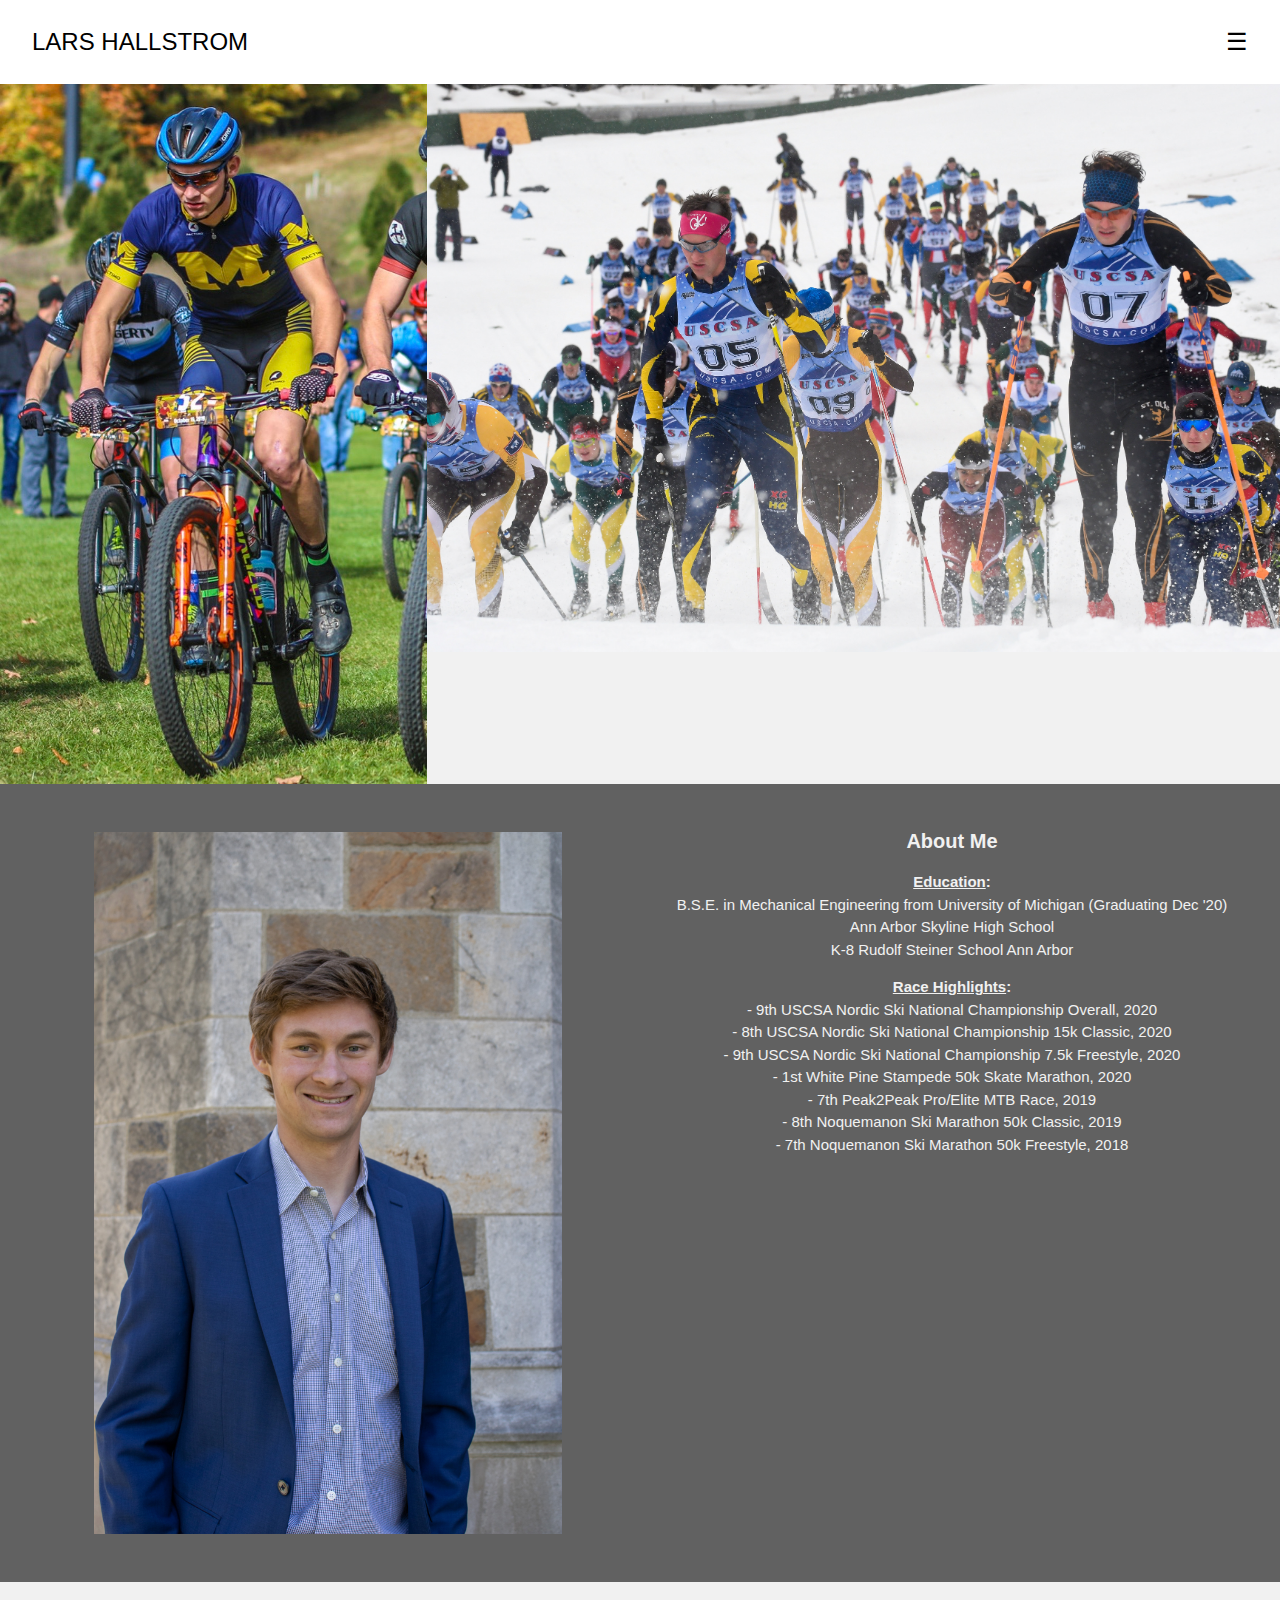
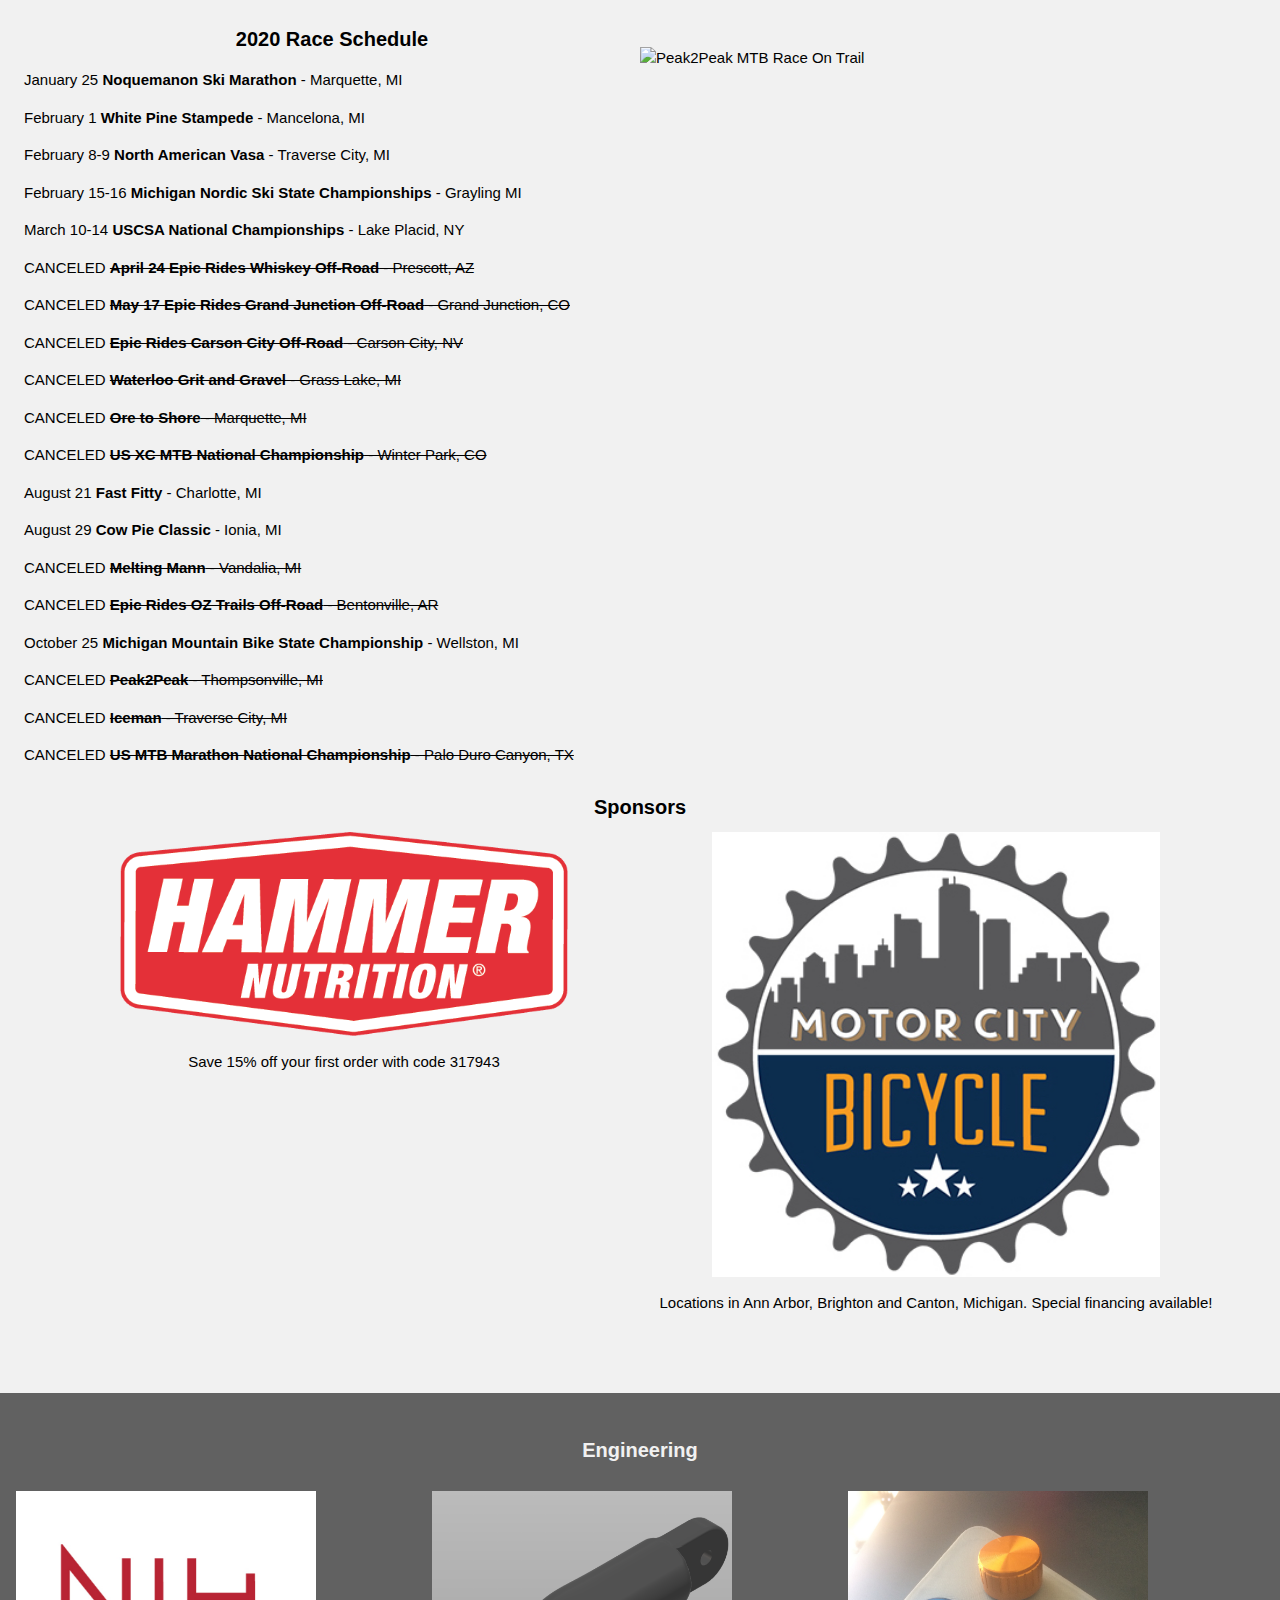
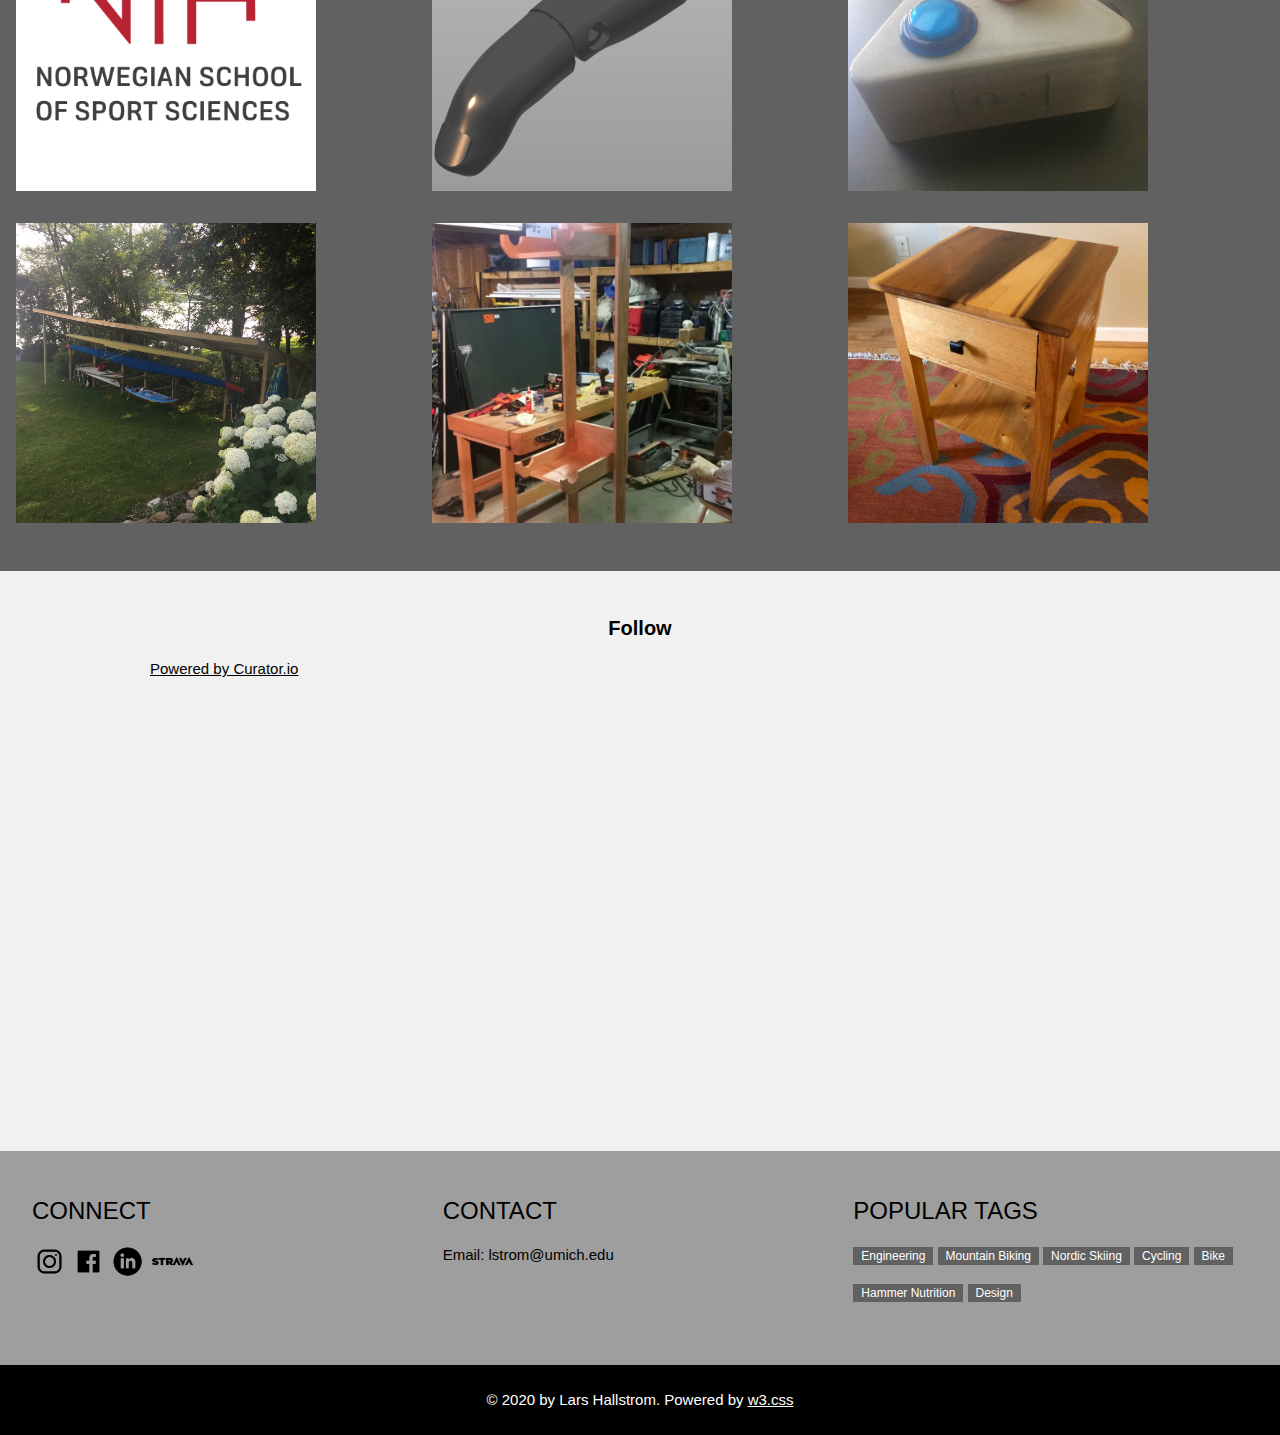
==== index.html @ 4623d347 "bikerack pics" ====
<!DOCTYPE html>
<html lang="en">
	<!-- Global site tag (gtag.js) - Google Analytics -->
    <script async src="https://www.googletagmanager.com/gtag/js?id=UA-160007729-1"></script>
    <script>
      window.dataLayer = window.dataLayer || [];
      function gtag(){dataLayer.push(arguments);}
      gtag('js', new Date());

      gtag('config', 'UA-160007729-1');
    </script>
<title>Lars Hallstrom</title>
<meta charset="UTF-8">
<meta name="viewport" content="width=device-width, initial-scale=1">
<link rel="stylesheet" href="https://www.w3schools.com/w3css/4/w3.css">
<link rel="stylesheet" href="https://fonts.googleapis.com/css?family=Raleway">
<style>
body,h1,h2,h3,h4,h5 {font-family: "Roboto", sans-serif}
.w3-quarter img{margin-bottom: -6px; cursor: pointer}
.w3-quarter img:hover{opacity: 0.6; transition: 0.3s}
* {box-sizing: border-box}

/* Container needed to position the overlay. Adjust the width as needed */
.container {
  position: relative;
  width: 100%;
  max-width: 300px;
}

/* Make the image to responsive */
.image {
  display: block;
  width: 100%;
  height: auto;
}

/* The overlay effect - lays on top of the container and over the image */
.overlay {
  position: absolute;
  bottom: 0;
  background: rgb(0, 0, 0);
  background: rgba(0, 0, 0, 0.5); /* Black see-through */
  color: #f1f1f1;
  width: 100%;
  max-height: 300px;
  transition: .5s ease;
  opacity:0;
  color: white;
  font-size: 20px;
  padding: 20px;
  text-align: center;
}

/* When you mouse over the container, fade in the overlay title */
.container:hover .overlay {
  opacity: 1;
}
</style>
<body class="w3-light-grey">

<!-- Sidebar/menu -->
<nav class="w3-sidebar w3-bar-block w3-black w3-animate-right w3-top w3-text-light-grey w3-large" style="z-index:3;width:250px;font-weight:bold;display:none;right:0;" id="mySidebar">
  <a href="javascript:void()" onclick="w3_close()" class="w3-bar-item w3-button w3-center w3-padding-32">CLOSE</a> 
  <a href="#" onclick="w3_close()" class="w3-bar-item w3-button w3-center w3-padding-16">HOME</a> 
  <a href="#about" onclick="w3_close()" class="w3-bar-item w3-button w3-center w3-padding-16">ABOUT</a> 
  <a href="#racing" onclick="w3_close()" class="w3-bar-item w3-button w3-center w3-padding-16">RACING</a>
  <a href="#engineering" onclick="w3_close()" class="w3-bar-item w3-button w3-center w3-padding-16">ENGINEERING</a>
  <a href="#follow" onclick="w3_close()" class="w3-bar-item w3-button w3-center w3-padding-16">FOLLOW</a>
</nav>

<!-- Top menu on small screens -->
<header class="w3-container w3-top w3-white w3-xlarge w3-padding-16">
  <span class="w3-left w3-padding">LARS HALLSTROM</span>
  <a href="javascript:void(0)" class="w3-right w3-button w3-white" onclick="w3_open()">☰</a>
</header>

<!-- Overlay effect when opening sidebar on small screens -->
<div class="w3-overlay w3-animate-opacity" onclick="w3_close()" style="cursor:pointer" title="close side menu" id="myOverlay"></div>

<!-- !PAGE CONTENT! -->
<div class="w3-main w3-content" style="max-width:1600px;margin-top:83px">
  
  <!-- Photo grid -->
  <div class="w3-row">
    <div class="w3-third">
      <img src="images/index_1.jpeg" style="width:100%" onclick="onClick(this)" alt="Peak2Peak MTB Race Start">
      <!-- <img src="/w3images/boy.jpg" style="width:100%" onclick="onClick(this)" alt="Quiet day at the beach. Cold, but beautiful"> -->
      
   </div>
    
   <div class="w3-twothird">
      <img src="images/index_2.jpeg" style="width:100%" onclick="onClick(this)" alt="USCSA National Championship">
      
    </div>
    
  </div>


  <!-- Pagination 
  <div class="w3-center w3-padding-32">
    <div class="w3-bar">
      <a href="#" class="w3-bar-item w3-button w3-hover-black">«</a>
      <a href="#" class="w3-bar-item w3-black w3-button">1</a>
      <a href="#" class="w3-bar-item w3-button w3-hover-black">2</a>
      <a href="#" class="w3-bar-item w3-button w3-hover-black">3</a>
      <a href="#" class="w3-bar-item w3-button w3-hover-black">4</a>
      <a href="#" class="w3-bar-item w3-button w3-hover-black">»</a>
    </div>
  </div> -->
  
	
  <!-- Modal for full size images on click-->
  <div id="modal01" class="w3-modal w3-black" style="padding-top:0" onclick="this.style.display='none'">
    <span class="w3-button w3-black w3-xlarge w3-display-topright">×</span>
    <div class="w3-modal-content w3-animate-zoom w3-center w3-transparent w3-padding-64">
      <img id="img01" class="w3-image" alt="img01">
      <p id="caption"></p>
    </div>
  </div>

  <!-- About section -->
  <div class="w3-container w3-dark-grey w3-center w3-text-light-grey w3-padding-32" id="about">
    <div class="w3-half w3-padding-16">
	  <img src="images/about_1.JPG" style="width:75%" onclick="onClick(this)" alt="Headshot">
  	</div>
	
	<div class="w3-half">
  		<h4><b>About Me</b></h4>
		<p><b><u>Education</u>:</b><br>B.S.E. in Mechanical Engineering from University of Michigan (Graduating Dec '20)<br>Ann Arbor Skyline High School<br>K-8 Rudolf Steiner School Ann Arbor</p>
		<p><b><u>Race Highlights</u>:</b><br>- 9th USCSA Nordic Ski National Championship Overall, 2020 <br>- 8th USCSA Nordic Ski National Championship 15k Classic, 2020<br>- 9th USCSA Nordic Ski National Championship 7.5k Freestyle, 2020<br>- 1st White Pine Stampede 50k Skate Marathon, 2020<br>- 7th Peak2Peak Pro/Elite MTB Race, 2019<br>- 8th Noquemanon Ski Marathon 50k Classic, 2019<br>- 7th Noquemanon Ski Marathon 50k Freestyle, 2018</p> 
		<p></p>
    </div>
    
  </div>

<!-- Racing section -->
<div class="w3-container w3-light-grey w3-padding-32 w3-padding-large" id="racing">
      
	<div class="w3-half">
		<h4 class="w3-center"><b>2020 Race Schedule</b></h4>
		<p>January 25 <b>Noquemanon Ski Marathon</b> - Marquette, MI</p>
		<p>February 1 <b>White Pine Stampede</b> - Mancelona, MI</p>
		<p>February 8-9 <b>North American Vasa</b> - Traverse City, MI</p>
		<p>February 15-16 <b>Michigan Nordic Ski State Championships</b> - Grayling MI</p>
		<p>March 10-14 <b>USCSA National Championships</b> - Lake Placid, NY</p>
		<p>CANCELED <s><b>April 24 Epic Rides Whiskey Off-Road</b> - Prescott, AZ</s></p>
		<p>CANCELED <s><b>May 17 Epic Rides Grand Junction Off-Road</b> - Grand Junction, CO</s></p>
		<p>CANCELED <s><b>Epic Rides Carson City Off-Road</b> - Carson City, NV</s></p>
		<p>CANCELED <s><b>Waterloo Grit and Gravel</b> - Grass Lake, MI</s></p>
		<p>CANCELED <s><b>Ore to Shore</b> - Marquette, MI</s></p>
		<p>CANCELED <s><b>US XC MTB National Championship</b> - Winter Park, CO</s></p>
		<p>August 21 <b>Fast Fitty</b> - Charlotte, MI</p>
		<p>August 29 <b>Cow Pie Classic</b> - Ionia, MI</p>
		<p>CANCELED <s><b>Melting Mann</b> - Vandalia, MI</s></p>
		<p>CANCELED <s><b>Epic Rides OZ Trails Off-Road</b> - Bentonville, AR</s></p>
		<p>October 25 <b>Michigan Mountain Bike State Championship</b> - Wellston, MI</p>
		<p>CANCELED <s><b>Peak2Peak</b> - Thompsonville, MI</s></p>
		<p>CANCELED <s><b>Iceman</b> - Traverse City, MI</s></p>
		<p>CANCELED <s><b>US MTB Marathon National Championship</b> - Palo Duro Canyon, TX</s></p>
	</div>
	<div class="w3-half w3-padding-32">
		<img display="block" margin-left="auto" margin-right="auto" src="images/index_3.jpeg" style="width:100%" onclick="onClick(this)" alt="Peak2Peak MTB Race On Trail">
	</div>
	
	<div class="w3-container w3-light-grey w3-padding-32 w3-padding-large" id="sponsors">
		<h4 class="w3-center"><b>Sponsors</b></h4>
		<div class="w3-half">
			<div class="w3-container w3-center">
			<a href="https://www.hammernutrition.com"><img display="block" src="images/hammer.png" style="width:80%" alt="Hammer Nutrition"></a>
			 <p>Save 15% off your first order with code 317943</p>
			</div>
		</div>
		<div class="w3-half">
			<div class="w3-container w3-center">
			<a href="https://www.motorcitybicycle.com"><img display="block" margin-left="auto" margin-right="auto" src="images/mcb.jpg" style="width:80%" alt="Motor City Bicycle"></a>
			<p>Locations in Ann Arbor, Brighton and Canton, Michigan. Special financing available!</p>
		</div>
	</div>
	
    </div>
</div>
<!-- Engineering section -->
<div class="w3-container w3-dark-grey w3-center w3-text-light-grey w3-padding-32" id="engineering">
	<h4><b>Engineering</b></h4>
	
	<div class="w3-third w3-padding-16">
	<div class="w3-hover-shadow container">
		<a href="Portfolio/nih.html"><img src="images/Portfolio/NIHlogo.jpeg" alt="NIH" class="image" width="100%"></a>
		<div class="overlay"><a href="Portfolio/nih.html"><b>Norwegian School of Sports Science Research</b>
		</a></div>
	</div></div>
	<div class="w3-third w3-padding-16">
	<div class="w3-hover-shadow container">
		<a href="Portfolio/prostheticfinger.html"><img src="images/Portfolio/Finger11.JPG" alt="Prosthetic Finger" class="image" width="100%"></a>
		<div class="overlay"><a href="Portfolio/prostheticfinger.html"><b>3D Printable Prosthetic Hand</b>
		</a></div>
	</div></div>
	<div class="w3-third w3-padding-16">
	<div class="w3-hover-shadow container">
		<a href="Portfolio/blackboxefx.html">
			<img src="images/Portfolio/TwerkyPunchy3.jpg" alt="Twerky Punchy" class="image" width="100%"></a>
		<div class="overlay"><a href="Portfolio/blackboxefx.html"><b>BlackBoxEfx</b>
		</a></div>
	</div></div>
	<div class="w3-third w3-padding-16">
	<div class="w3-hover-shadow container">
		<a href="Portfolio/boatshelter.html">
		<img src="images/Portfolio/Boathouse5.JPG" alt="Cantilever boat shelter" class="image" width="100%"></a>
		<div class="overlay"><a href="Portfolio/boatshelter.html"><b>36' Cantilevered Boat Shelter</b>
		</a></div>
	</div></div>
	<div class="w3-third w3-padding-16">
	<div class="w3-hover-shadow container">
		<a href="Portfolio/bikerack.html">
		<img src="images/Portfolio/Bikerack3.jpg" alt="Double bike storage" class="image" width="100%"></a>
		<div class="overlay"><a href="Portfolio/bikerack.html"><b>Hardwood Double Bike Rack with storage shelves</b>
		</a></div>
	</div></div>
	<div class="w3-third w3-padding-16">
	<div class="w3-hover-shadow container">
		<img src="images/Portfolio/bedsidetable2.jpeg" alt="Bed side table" class="image" width="100%">
		<div class="overlay"><b>Handmade Hardwood Bedside Table</b>
		</div>
	</div></div>
</div>
		
  <!-- Follow section -->
  <div class="w3-container w3-light-grey w3-padding-32 w3-padding-large" id="follow">
    <div class="w3-content">
      <h4 class="w3-center"><b>Follow</b></h4>
      <p></p>
      <!-- Place <div> tag where you want the feed to appear -->
		<div class="w3-twothird" id="curator-feed-default-layout"><a href="https://curator.io" target="_blank" class="crt-logo crt-tag">Powered by Curator.io</a></div>
		<!-- The Javascript can be moved to the end of the html page before the </body> tag -->
		<script type="text/javascript">
		/* curator-feed-default-layout */
		(function(){
		var i, e, d = document, s = "script";i = d.createElement("script");i.async = 1;
		i.src = "https://cdn.curator.io/published/8ba4b7dd-b502-469f-95e0-c25428f05540.js";
		e = d.getElementsByTagName(s)[0];e.parentNode.insertBefore(i, e);
		})();
		</script>
		<div class="w3-third w3-center">
			<iframe height="454" width="300" frameborder="0" allowtransparency="true" scrolling="no" src="https://www.strava.com/athletes/19538543/latest-rides/5e97e7d24c300113bdd67eb84f618b36a45a7d23"></iframe>
		</div>
    </div>
  </div>

  <!-- Footer -->
  <footer class="w3-container w3-padding-32 w3-grey">  
    <div class="w3-row-padding">
      <div class="w3-third">
        <h3>CONNECT</h3>
        <a href="https://www.instagram.com/lars.str0m/"><img src="images/instagram_icon_black.png" style="height:35px" alt="instagram link"></a>
		<a href="https://facebook.com/lars.str0m"><img src="images/facebook_icon_black.png" style="height:35px" alt="facebook link"></a>
		<a href="https://www.linkedin.com/in/lars-hallstrom-7a3363136/"><img src="images/linkedin_icon_black.png" style="height:35px" alt="linkedin link"></a>
		<a href="https://www.strava.com/athletes/19538543"><img src="images/strava_icon_black.png" style="height:45px" alt="strava link"></a>
      </div>
    
      <div class="w3-third">
        <h3>CONTACT</h3>
        	<p>Email: lstrom@umich.edu</p>
		  	
      </div>

      <div class="w3-third">
        <h3>POPULAR TAGS</h3>
        <p>
          <span class="w3-tag w3-dark-grey w3-small w3-margin-bottom">Engineering</span> <span class="w3-tag w3-dark-grey w3-small w3-margin-bottom">Mountain Biking</span> <span class="w3-tag w3-dark-grey w3-small w3-margin-bottom">Nordic Skiing</span>
          <span class="w3-tag w3-dark-grey w3-small w3-margin-bottom">Cycling</span> <span class="w3-tag w3-dark-grey w3-small w3-margin-bottom">Bike</span> <span class="w3-tag w3-dark-grey w3-small w3-margin-bottom">Hammer Nutrition</span>
          <span class="w3-tag w3-dark-grey w3-small w3-margin-bottom">Design</span>
        </p>
      </div>
    </div>
  </footer>
  
  <div class="w3-black w3-center w3-padding-24">© 2020 by Lars Hallstrom. Powered by <a href="https://www.w3schools.com/w3css/default.asp" title="W3.CSS" target="_blank" class="w3-hover-opacity">w3.css</a></div>

<!-- End page content -->
</div>

<script>
// Script to open and close sidebar
function w3_open() {
  document.getElementById("mySidebar").style.display = "block";
  document.getElementById("myOverlay").style.display = "block";
}

function w3_close() {
  document.getElementById("mySidebar").style.display = "none";
  document.getElementById("myOverlay").style.display = "none";
}

// Modal Image Gallery
function onClick(element) {
  document.getElementById("img01").src = element.src;
  document.getElementById("modal01").style.display = "block";
  var captionText = document.getElementById("caption");
  captionText.innerHTML = element.alt;
}

</script>




</body>
</html>
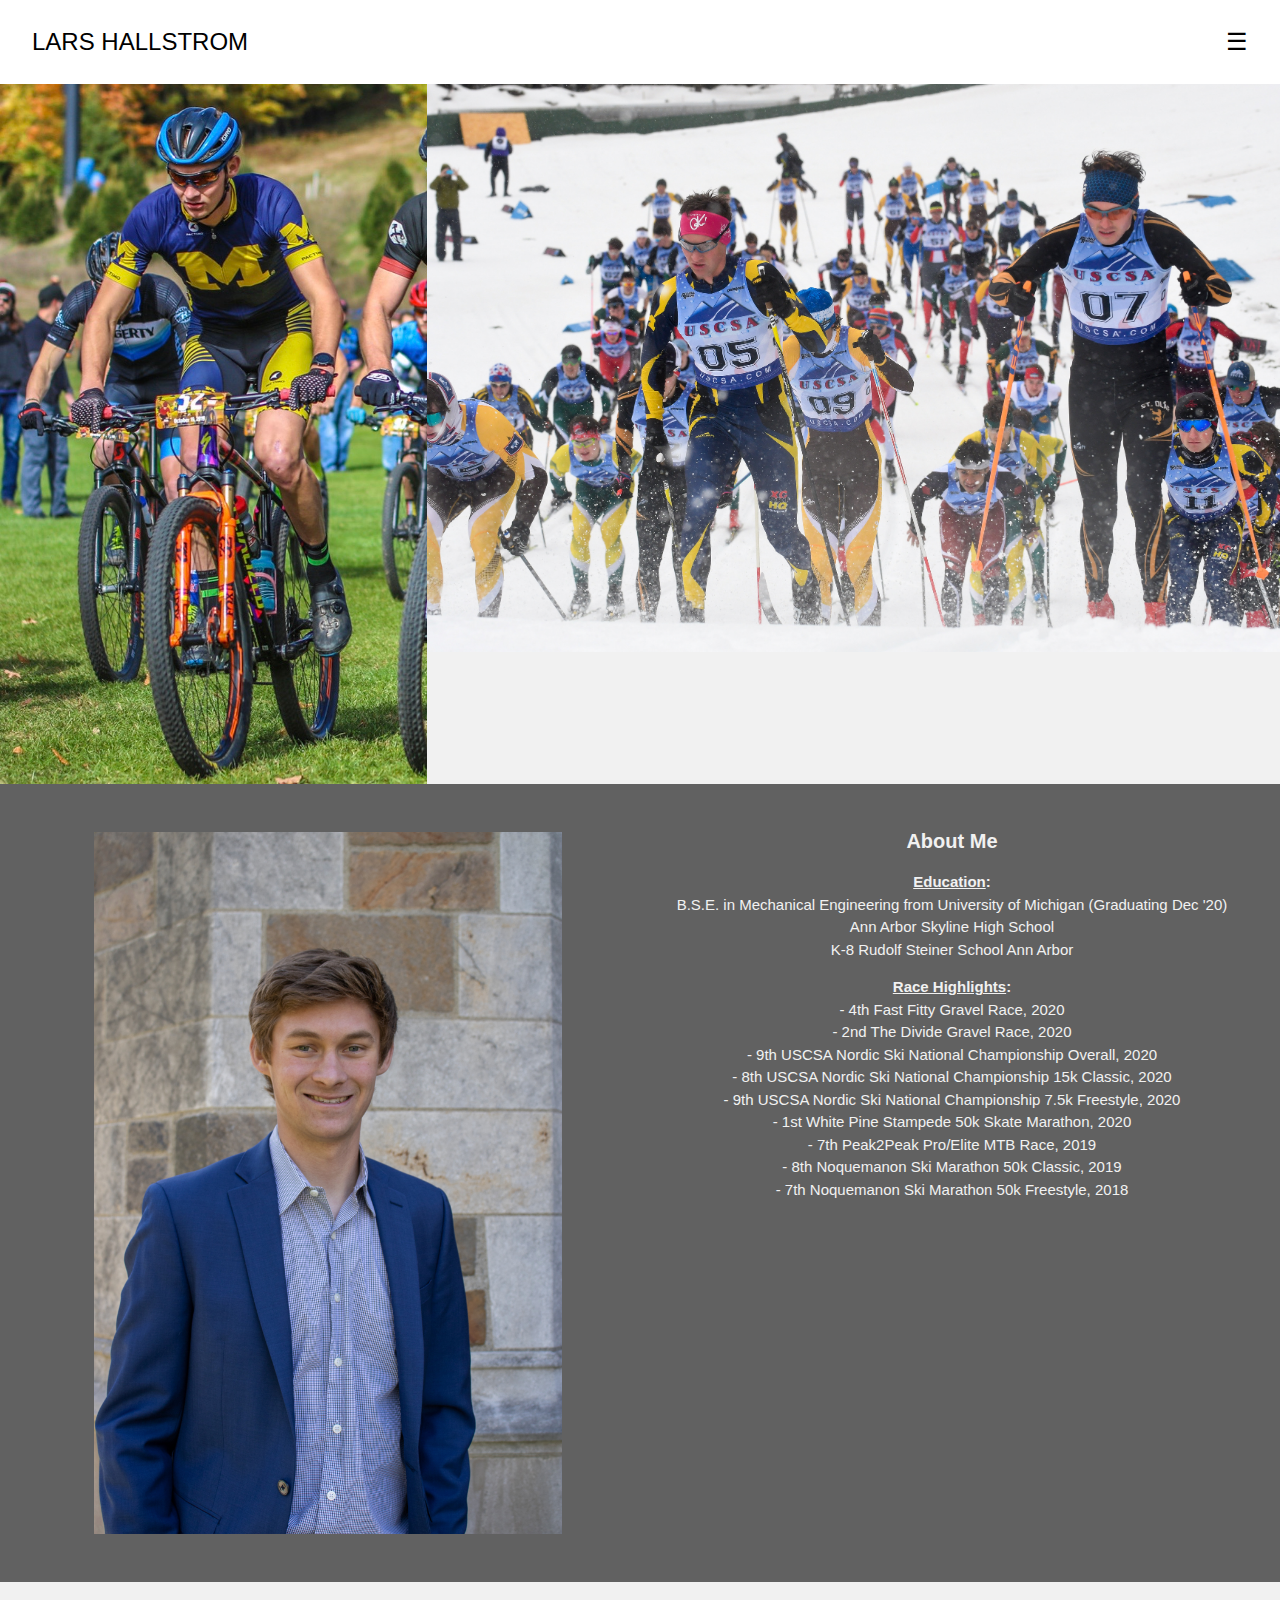
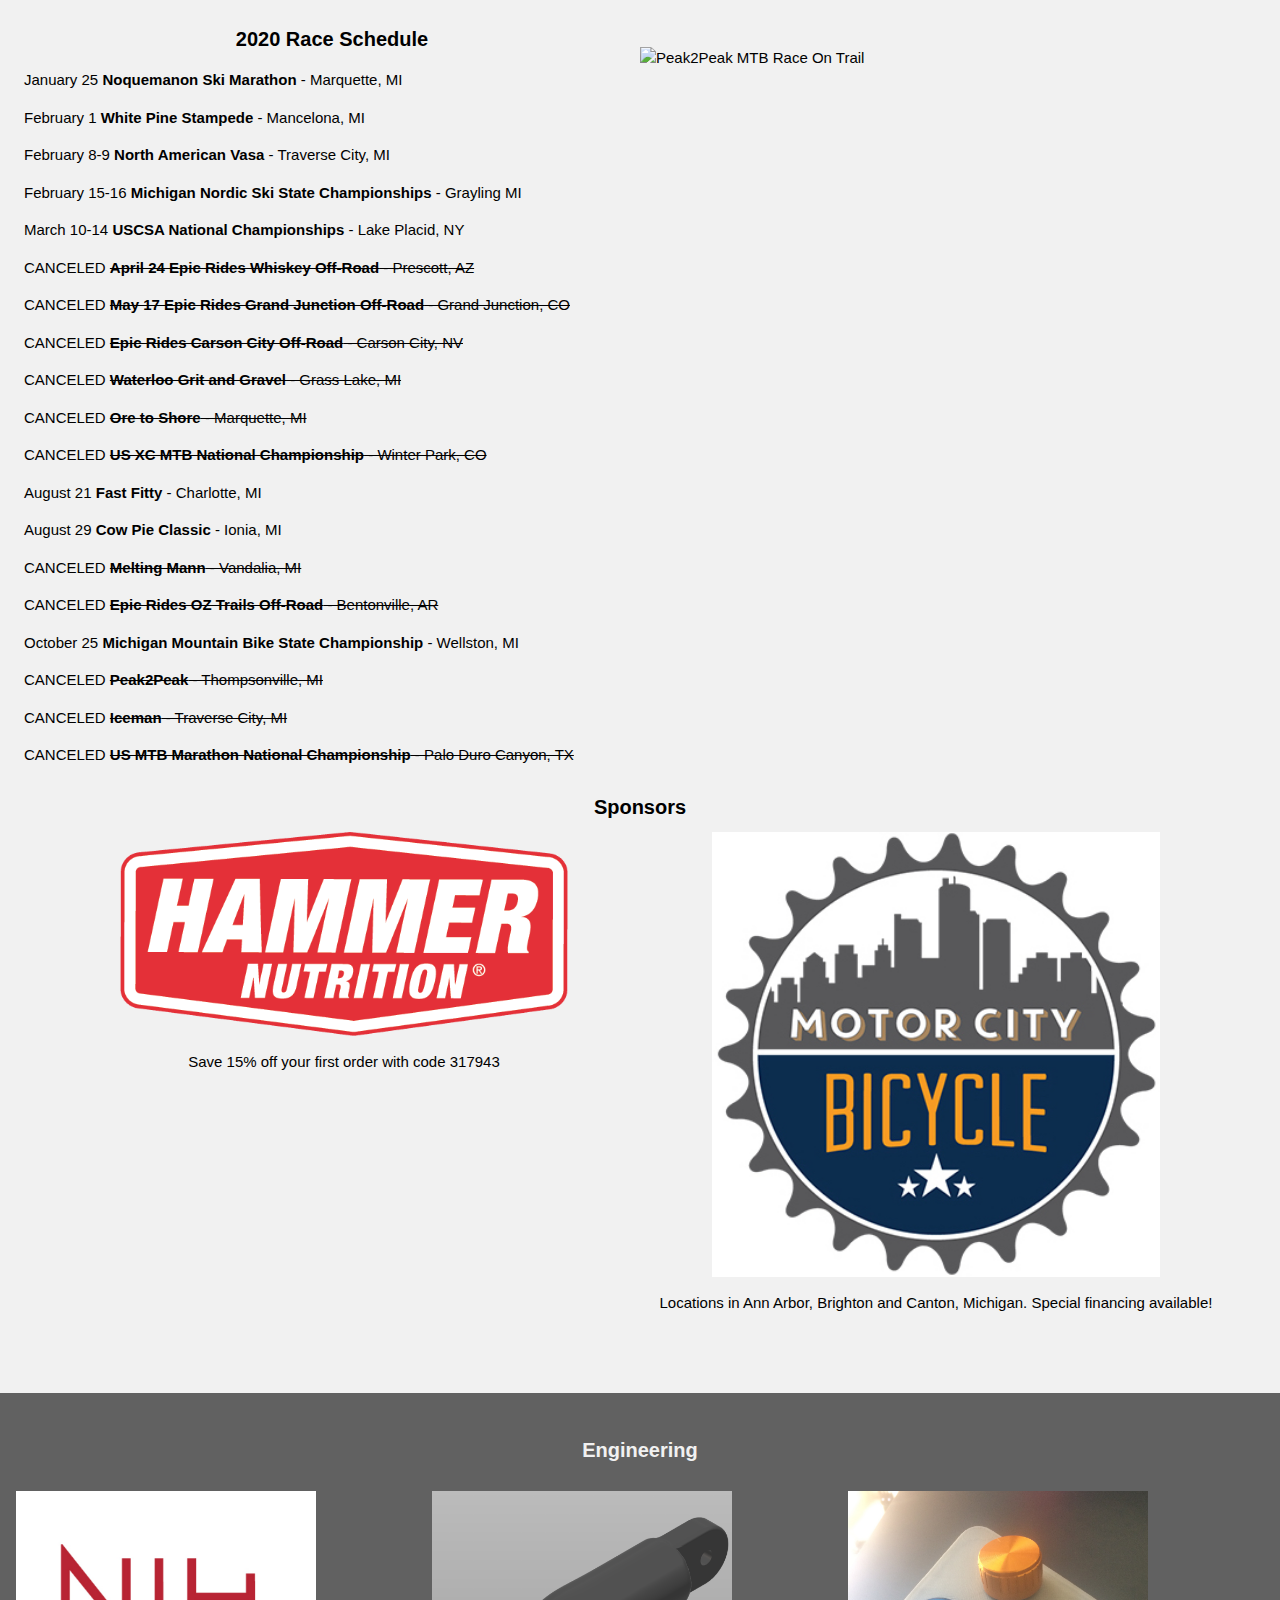
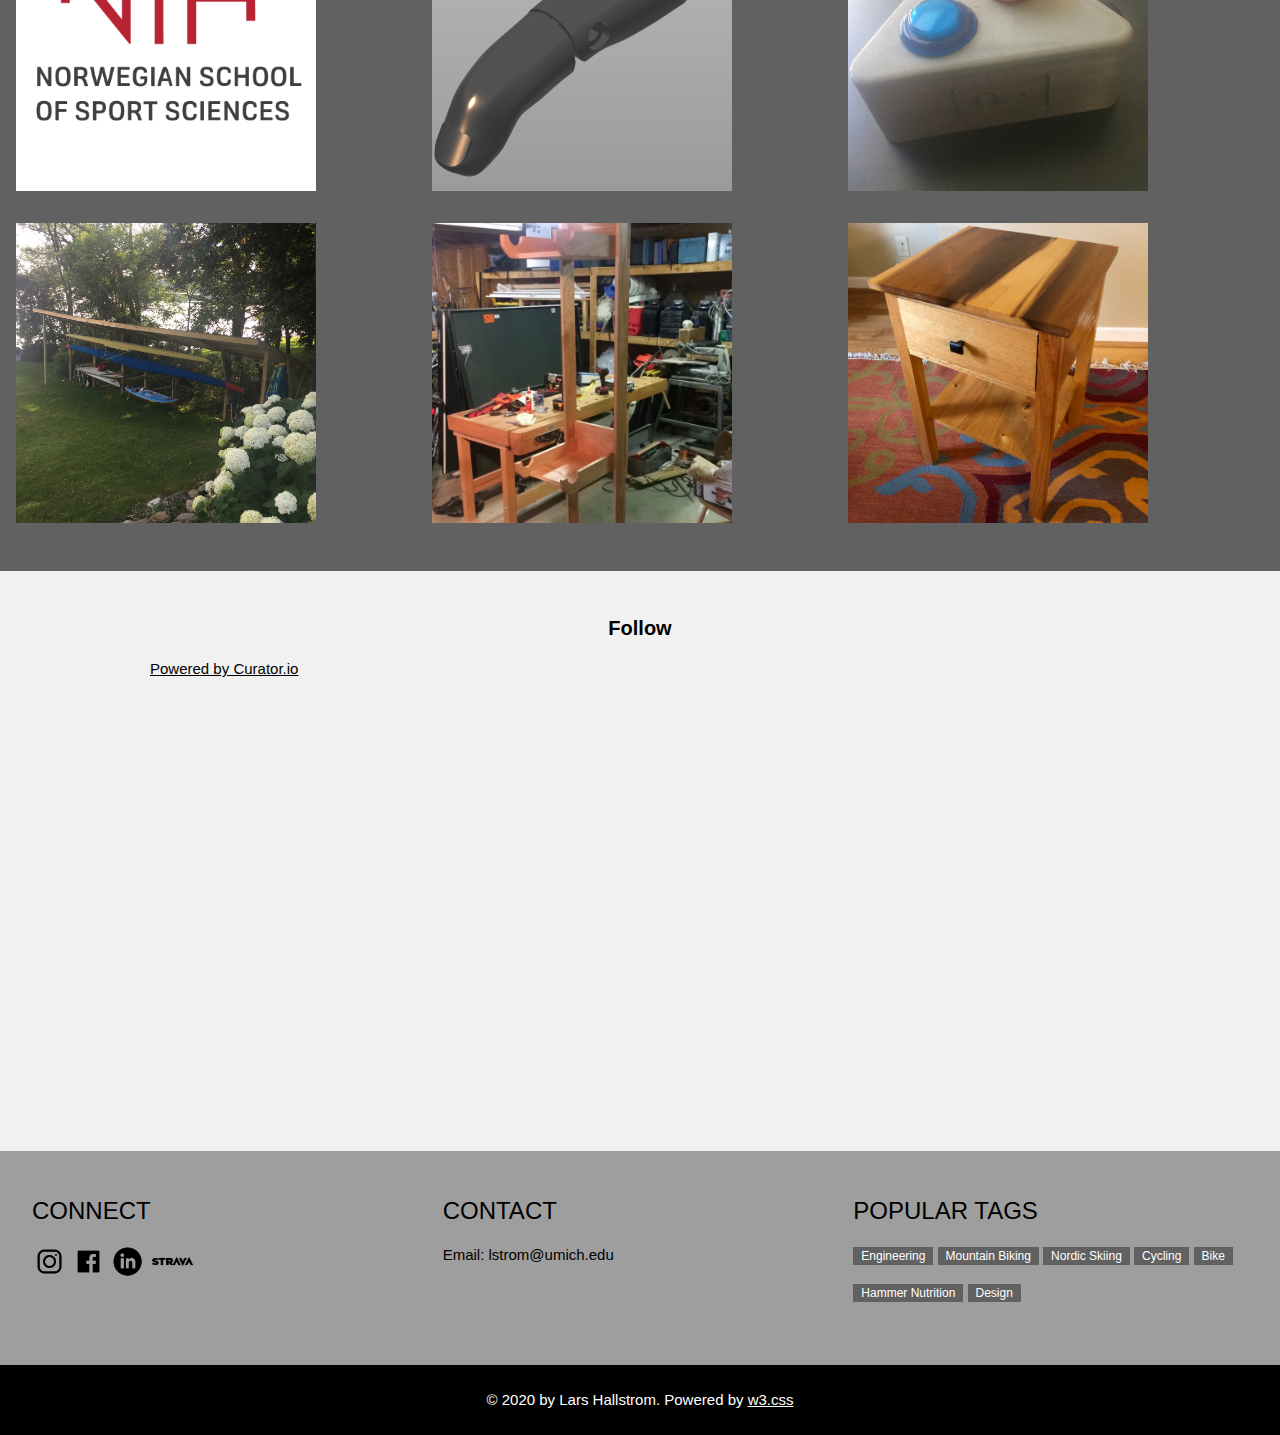
==== commit c2b04138: "highlights" ====
--- a/index.html
+++ b/index.html
@@ -127,7 +127,7 @@
 	<div class="w3-half">
   		<h4><b>About Me</b></h4>
 		<p><b><u>Education</u>:</b><br>B.S.E. in Mechanical Engineering from University of Michigan (Graduating Dec '20)<br>Ann Arbor Skyline High School<br>K-8 Rudolf Steiner School Ann Arbor</p>
-		<p><b><u>Race Highlights</u>:</b><br>- 9th USCSA Nordic Ski National Championship Overall, 2020 <br>- 8th USCSA Nordic Ski National Championship 15k Classic, 2020<br>- 9th USCSA Nordic Ski National Championship 7.5k Freestyle, 2020<br>- 1st White Pine Stampede 50k Skate Marathon, 2020<br>- 7th Peak2Peak Pro/Elite MTB Race, 2019<br>- 8th Noquemanon Ski Marathon 50k Classic, 2019<br>- 7th Noquemanon Ski Marathon 50k Freestyle, 2018</p> 
+		<p><b><u>Race Highlights</u>:</b><br>- 4th Fast Fitty Gravel Race, 2020<br>- 2nd The Divide Gravel Race, 2020<br>- 9th USCSA Nordic Ski National Championship Overall, 2020 <br>- 8th USCSA Nordic Ski National Championship 15k Classic, 2020<br>- 9th USCSA Nordic Ski National Championship 7.5k Freestyle, 2020<br>- 1st White Pine Stampede 50k Skate Marathon, 2020<br>- 7th Peak2Peak Pro/Elite MTB Race, 2019<br>- 8th Noquemanon Ski Marathon 50k Classic, 2019<br>- 7th Noquemanon Ski Marathon 50k Freestyle, 2018</p> 
 		<p></p>
     </div>
     
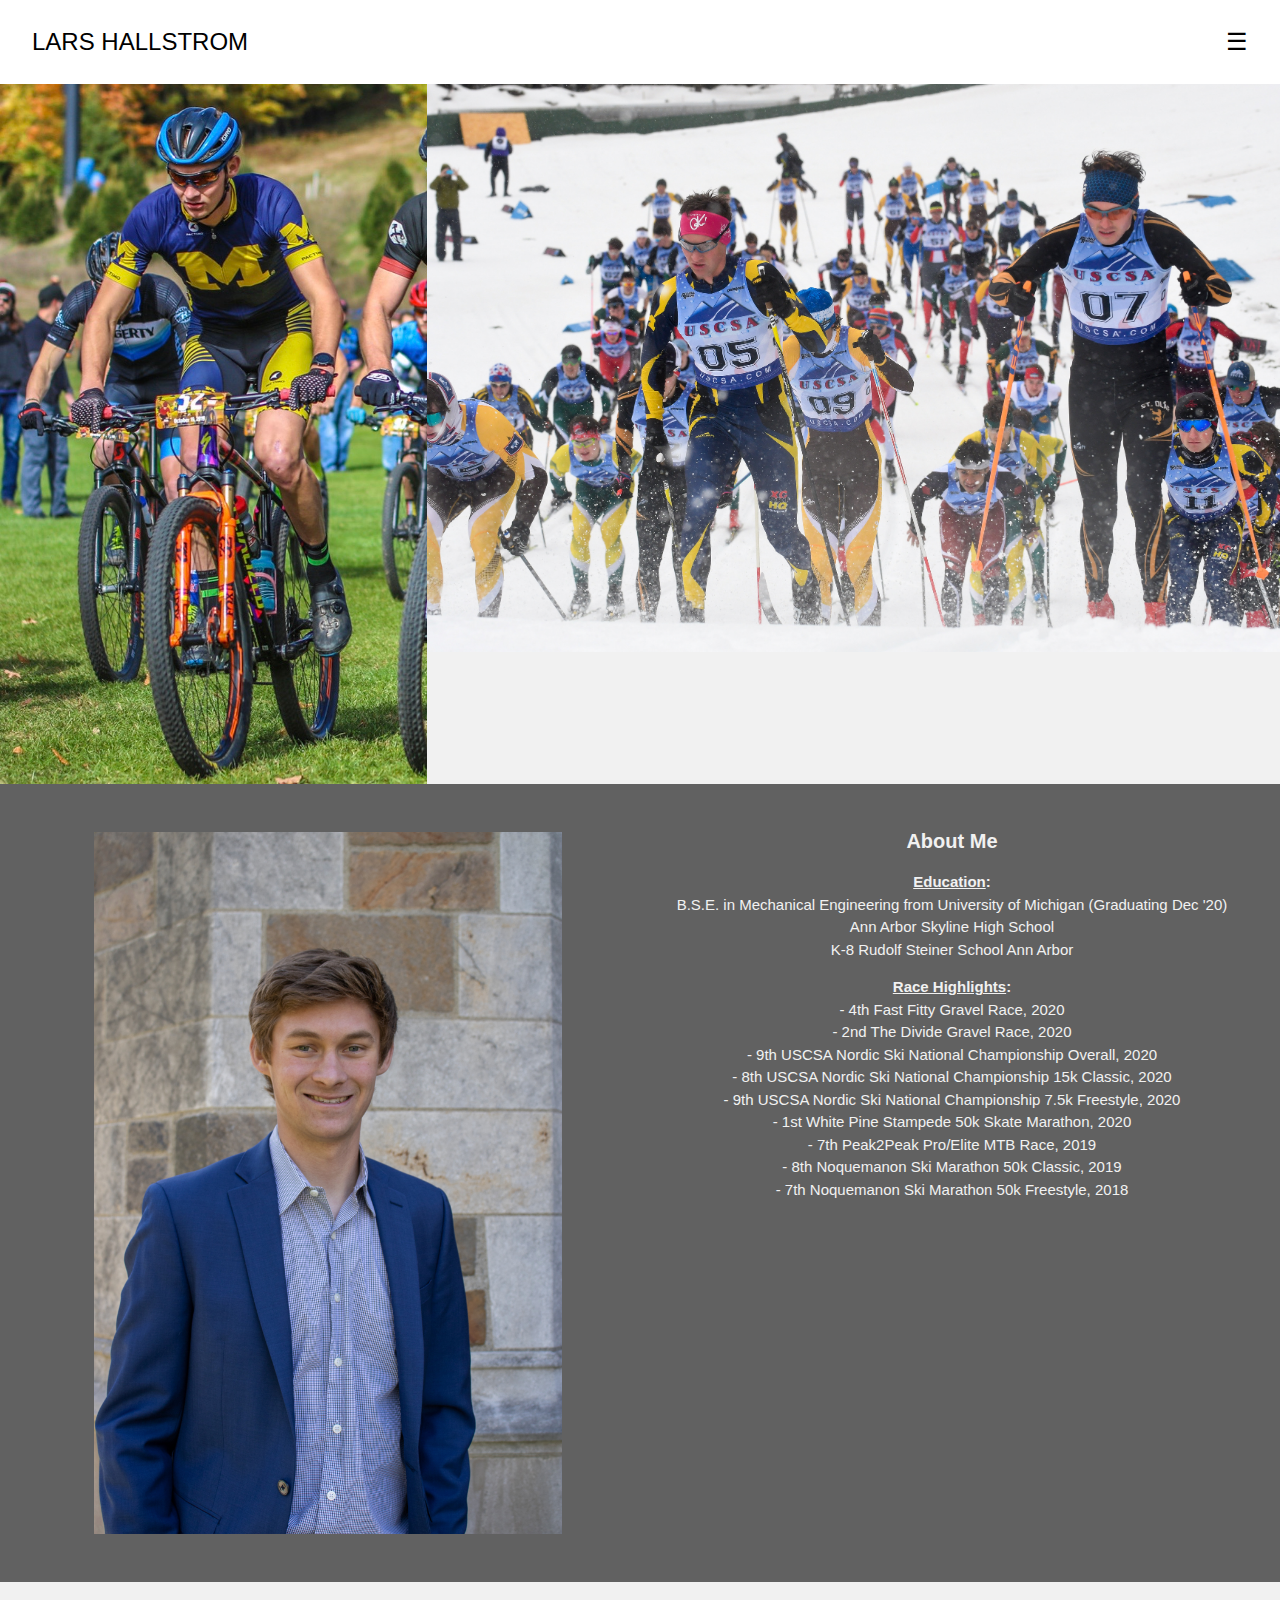
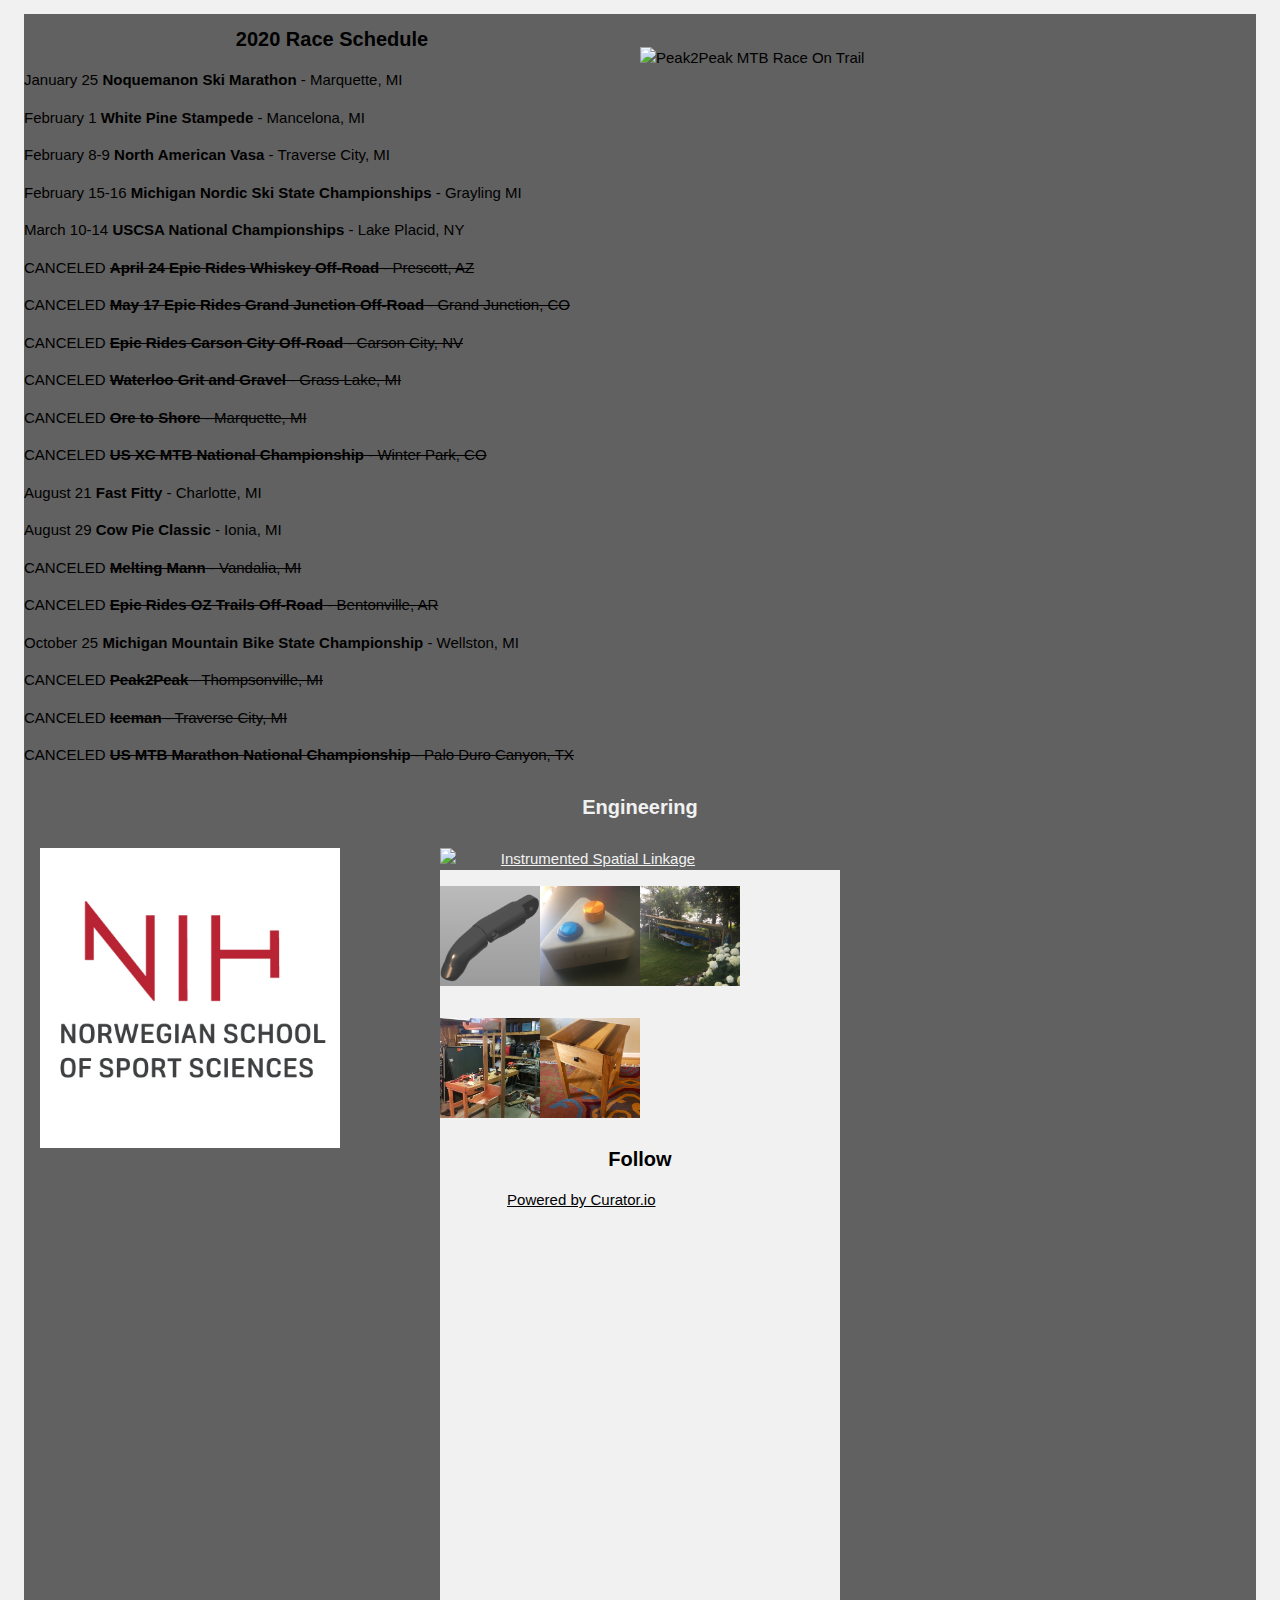
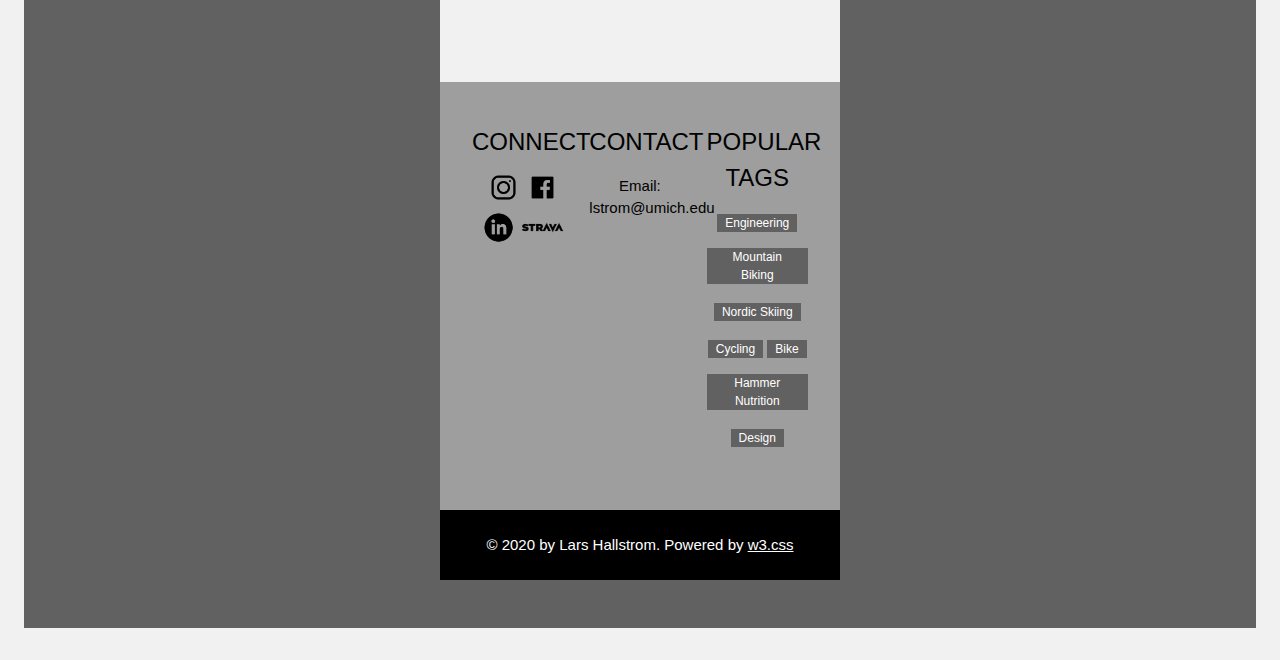
==== commit 45b21246: "add isl page and remove sponsors" ====
--- a/index.html
+++ b/index.html
@@ -162,7 +162,7 @@
 		<img display="block" margin-left="auto" margin-right="auto" src="images/index_3.jpeg" style="width:100%" onclick="onClick(this)" alt="Peak2Peak MTB Race On Trail">
 	</div>
 	
-	<div class="w3-container w3-light-grey w3-padding-32 w3-padding-large" id="sponsors">
+	<!--<div class="w3-container w3-light-grey w3-padding-32 w3-padding-large" id="sponsors">
 		<h4 class="w3-center"><b>Sponsors</b></h4>
 		<div class="w3-half">
 			<div class="w3-container w3-center">
@@ -175,10 +175,10 @@
 			<a href="https://www.motorcitybicycle.com"><img display="block" margin-left="auto" margin-right="auto" src="images/mcb.jpg" style="width:80%" alt="Motor City Bicycle"></a>
 			<p>Locations in Ann Arbor, Brighton and Canton, Michigan. Special financing available!</p>
 		</div>
-	</div>
-	
-    </div>
-</div>
+	</div> 
+	
+    </div>
+</div>-->
 <!-- Engineering section -->
 <div class="w3-container w3-dark-grey w3-center w3-text-light-grey w3-padding-32" id="engineering">
 	<h4><b>Engineering</b></h4>
@@ -189,6 +189,12 @@
 		<div class="overlay"><a href="Portfolio/nih.html"><b>Norwegian School of Sports Science Research</b>
 		</a></div>
 	</div></div>
+  <div class="w3-third w3-padding-16">
+  <div class="w3-hover-shadow container">
+    <a href="Portfolio/isl.html"><img src="images/Portfolio/isl1.jpeg" alt="Instrumented Spatial Linkage" class="image" width="100%"></a>
+    <div class="overlay"><b>Quantifying Humerothoracic Angle with Instrumented Spatial Linkage</b>
+      <p></p>
+    </div>
 	<div class="w3-third w3-padding-16">
 	<div class="w3-hover-shadow container">
 		<a href="Portfolio/prostheticfinger.html"><img src="images/Portfolio/Finger11.JPG" alt="Prosthetic Finger" class="image" width="100%"></a>
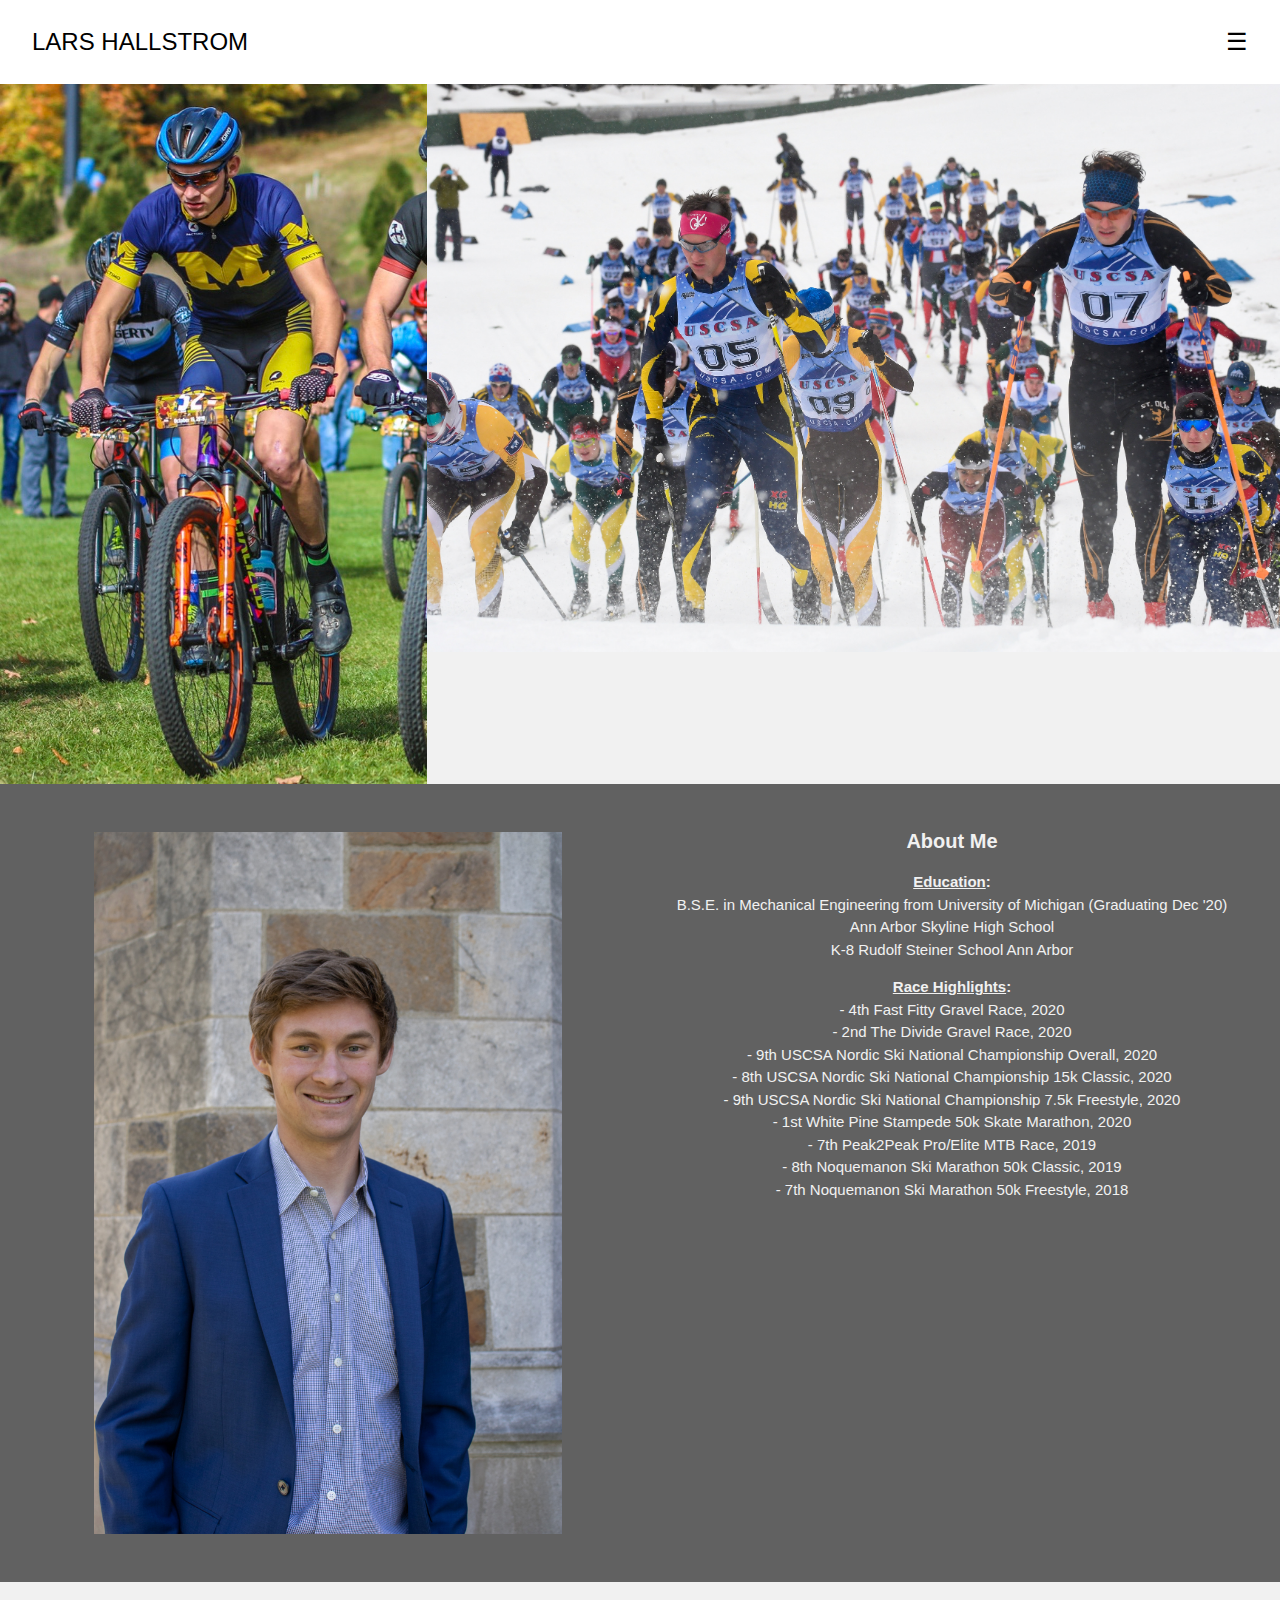
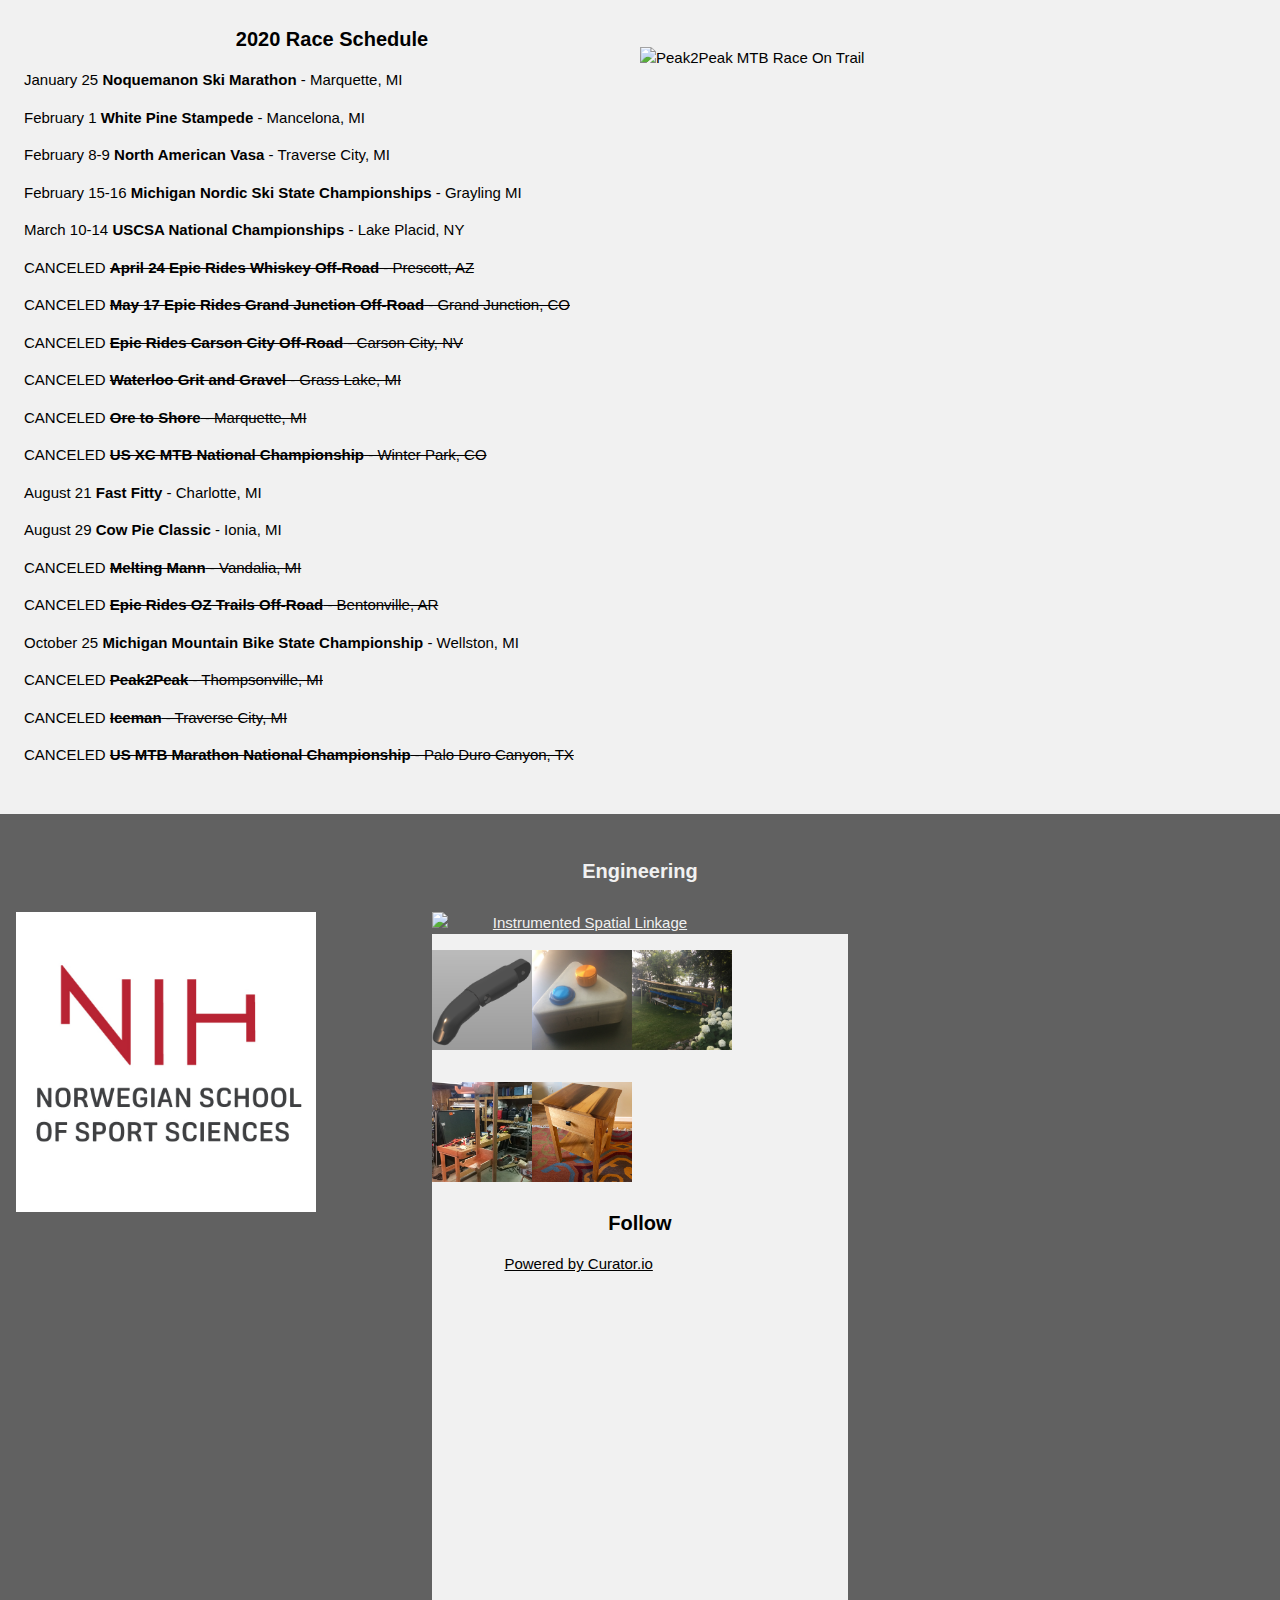
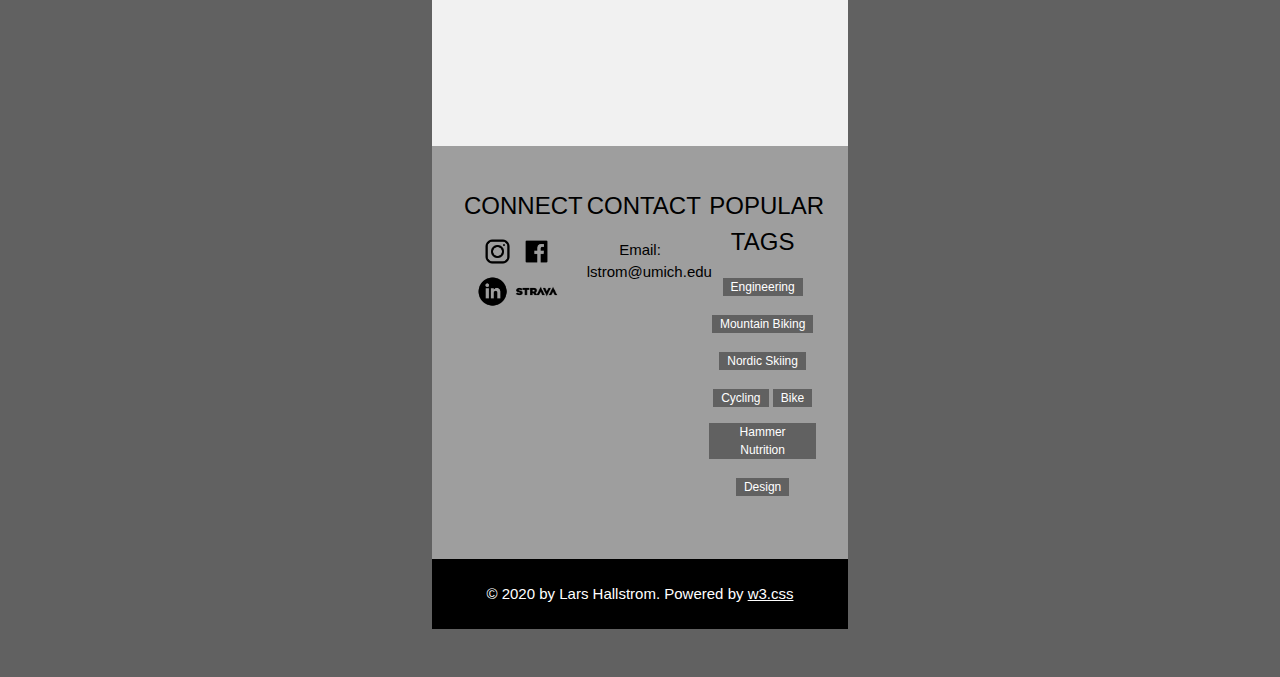
==== commit c3e0c710: "fix section bug" ====
--- a/index.html
+++ b/index.html
@@ -175,10 +175,10 @@
 			<a href="https://www.motorcitybicycle.com"><img display="block" margin-left="auto" margin-right="auto" src="images/mcb.jpg" style="width:80%" alt="Motor City Bicycle"></a>
 			<p>Locations in Ann Arbor, Brighton and Canton, Michigan. Special financing available!</p>
 		</div>
-	</div> 
-	
-    </div>
-</div>-->
+	</div> -->
+	
+    </div>
+</div>
 <!-- Engineering section -->
 <div class="w3-container w3-dark-grey w3-center w3-text-light-grey w3-padding-32" id="engineering">
 	<h4><b>Engineering</b></h4>
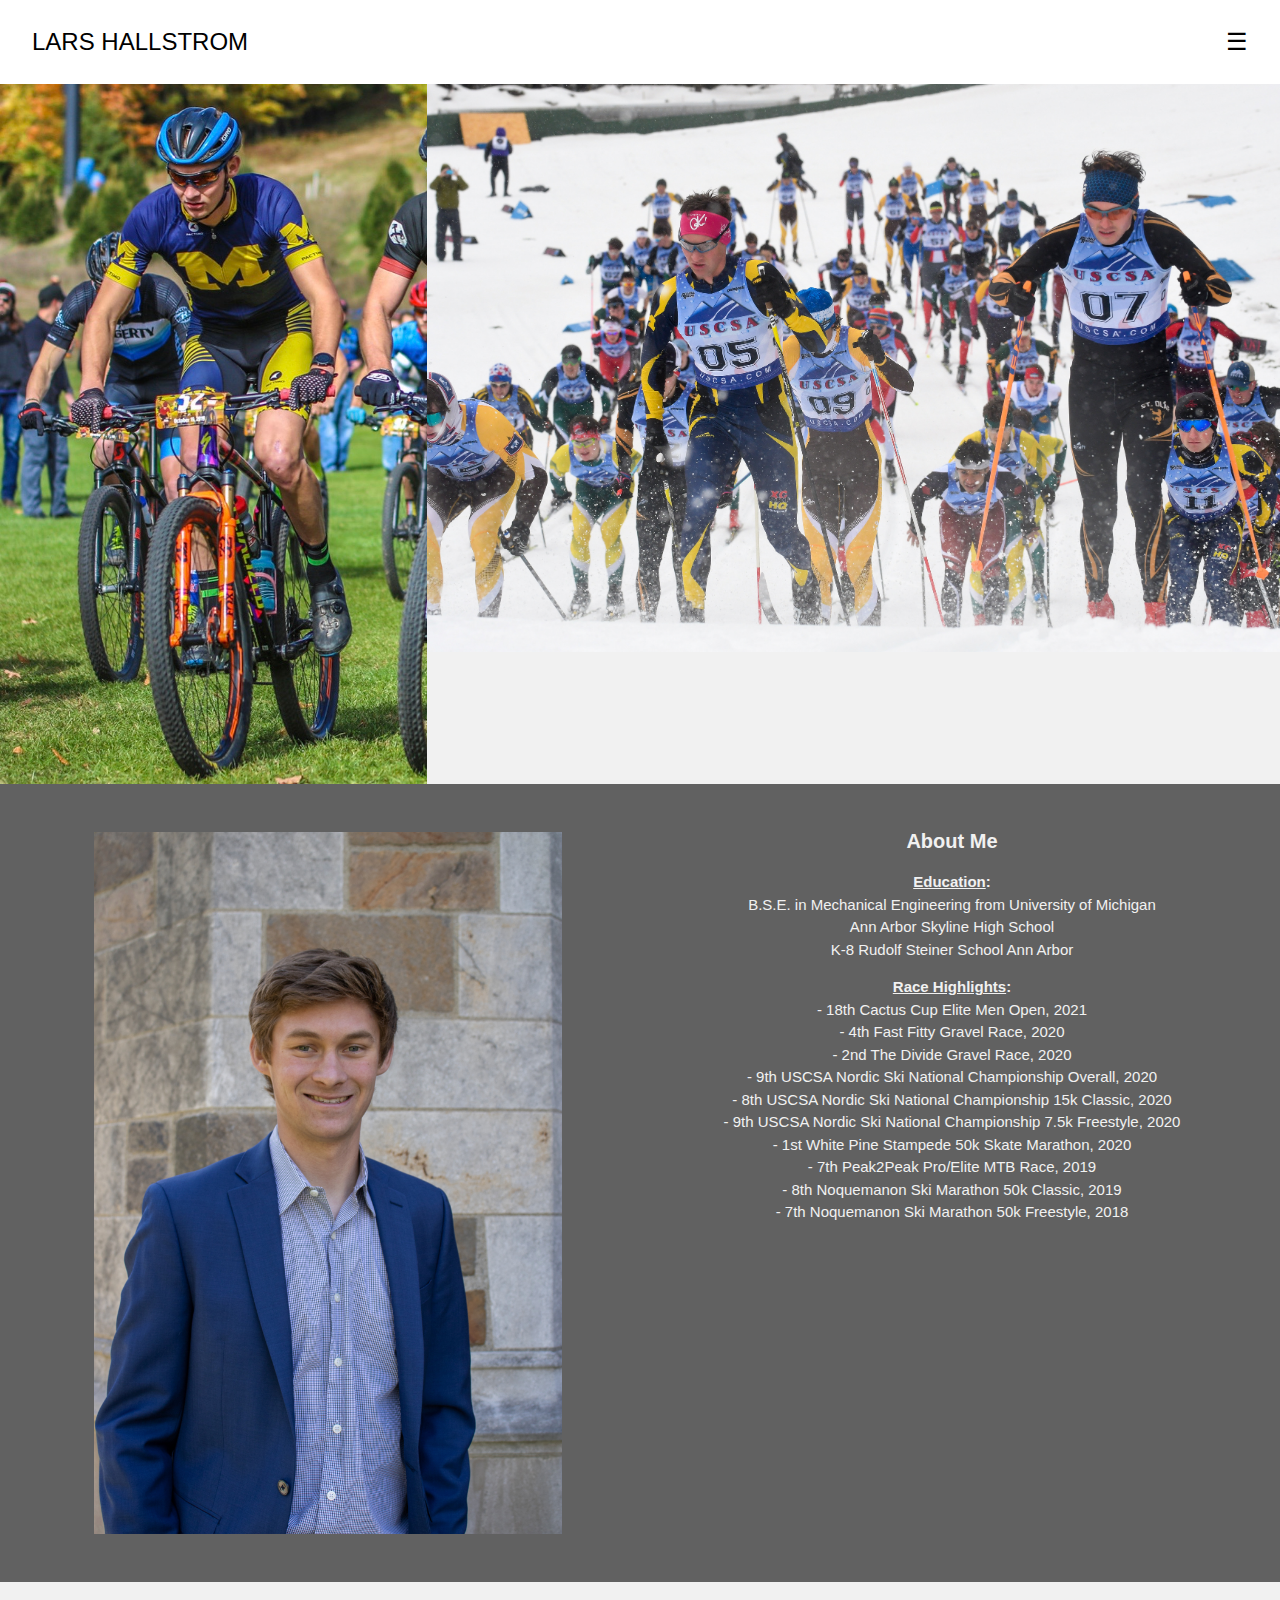
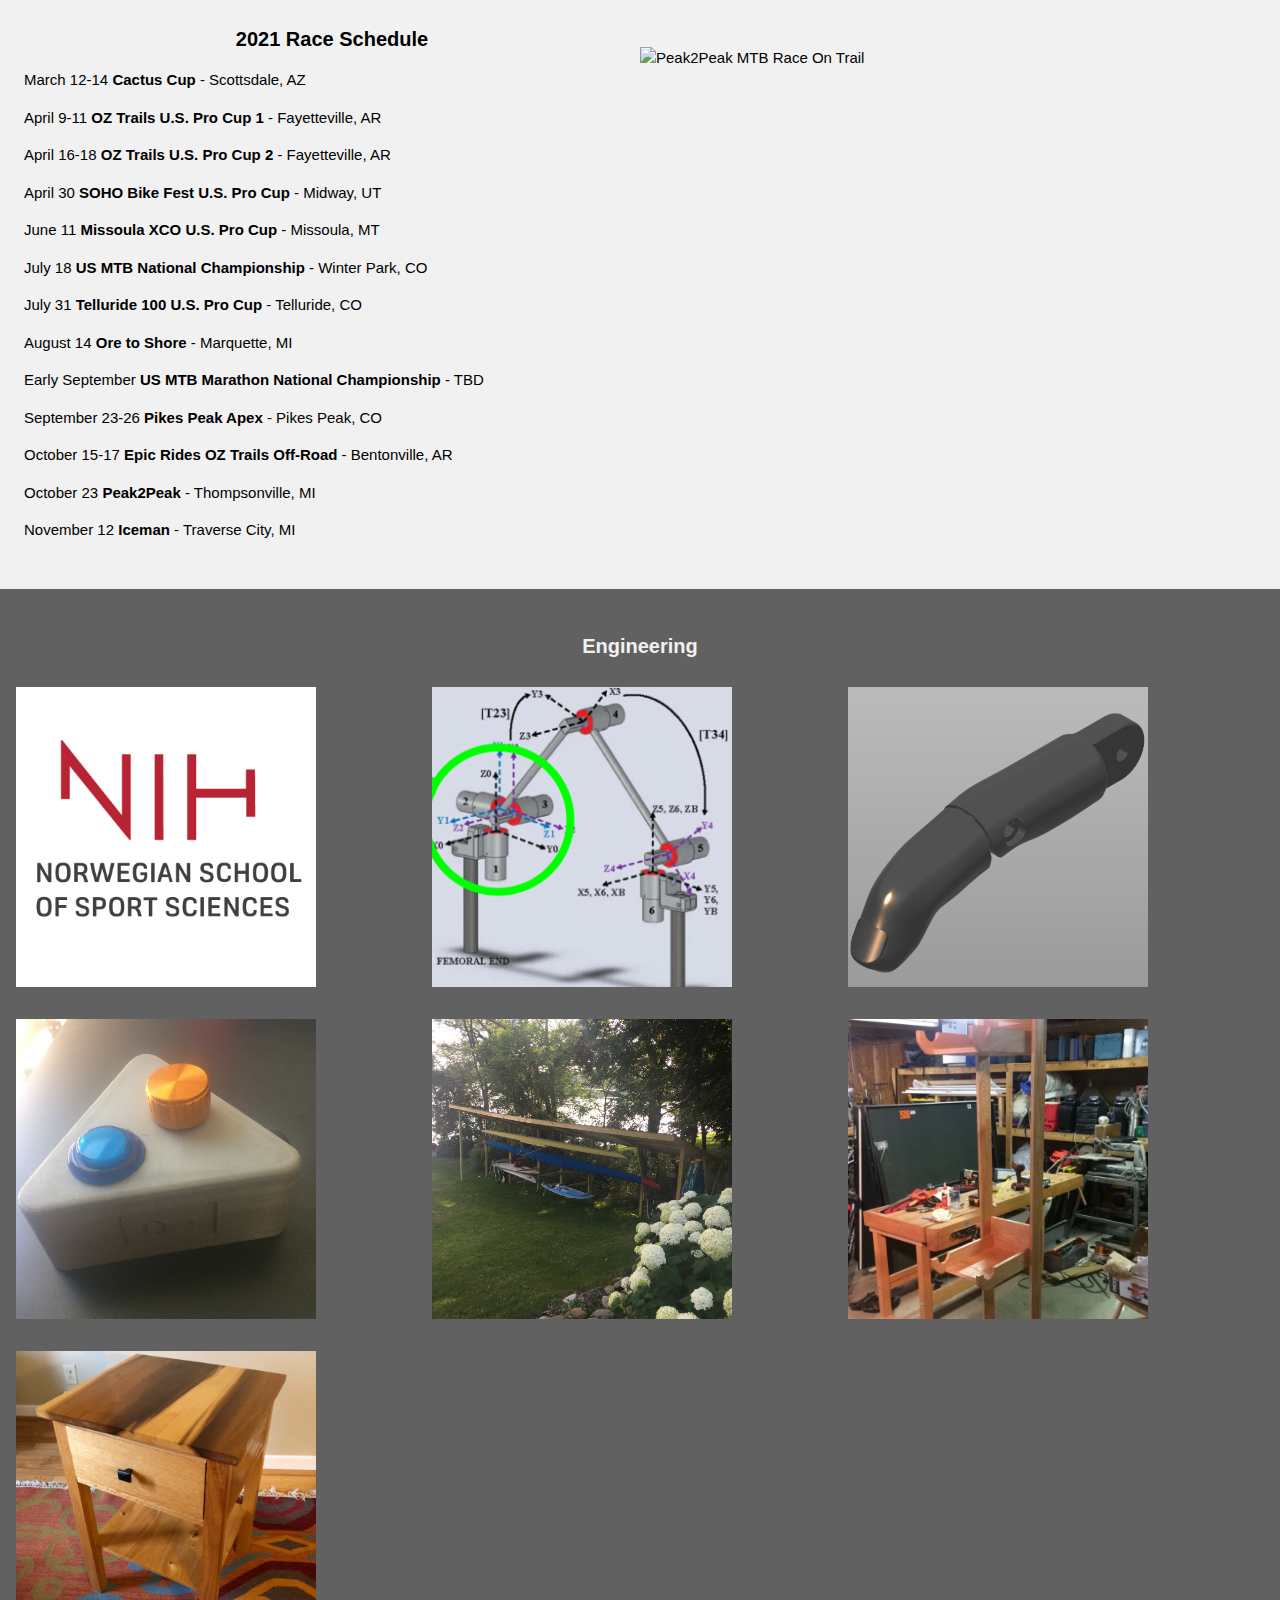
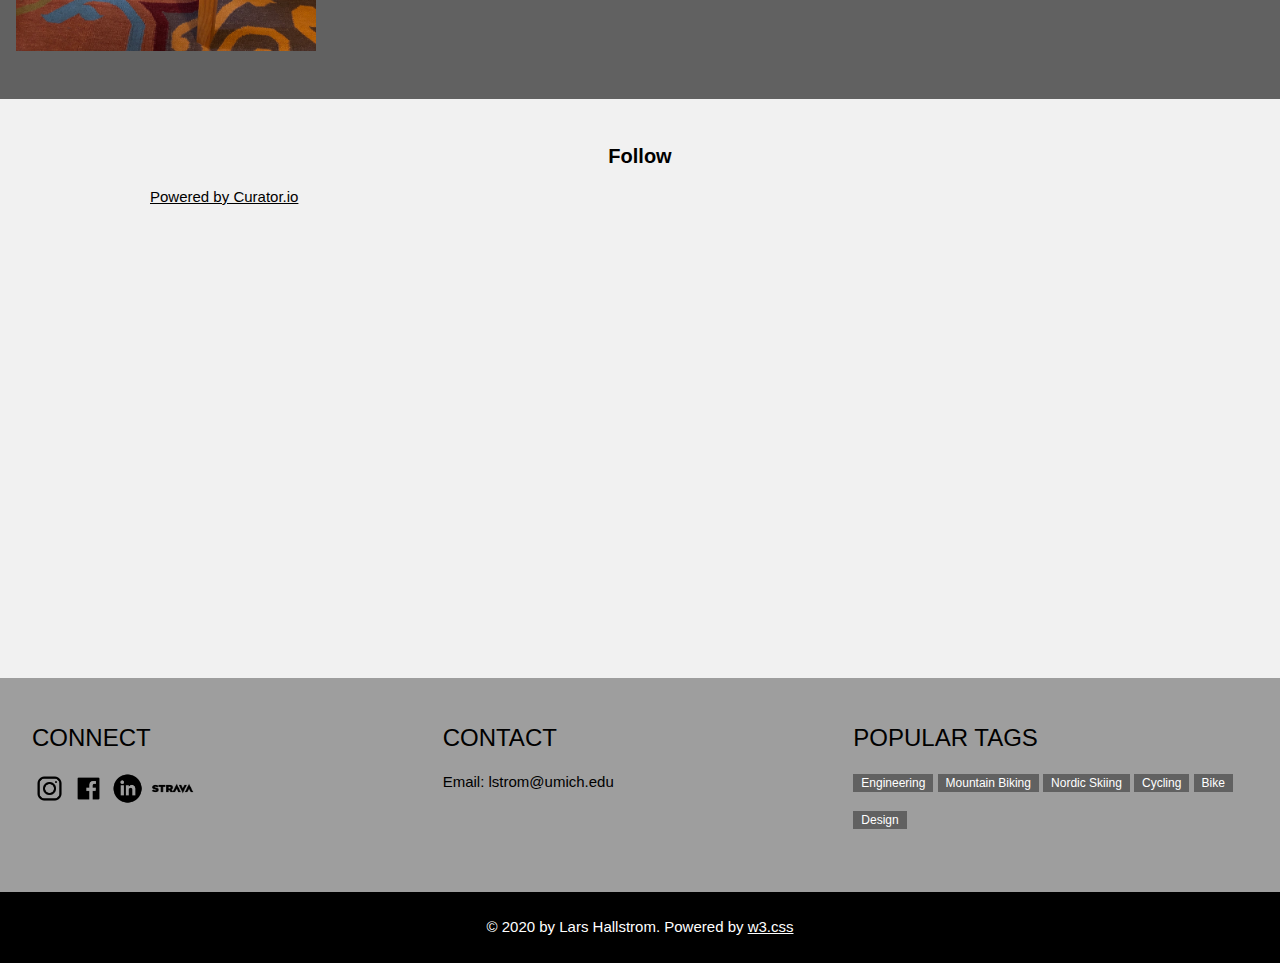
==== commit d15b136c: "3/16/2021 update" ====
--- a/index.html
+++ b/index.html
@@ -126,8 +126,8 @@
 	
 	<div class="w3-half">
   		<h4><b>About Me</b></h4>
-		<p><b><u>Education</u>:</b><br>B.S.E. in Mechanical Engineering from University of Michigan (Graduating Dec '20)<br>Ann Arbor Skyline High School<br>K-8 Rudolf Steiner School Ann Arbor</p>
-		<p><b><u>Race Highlights</u>:</b><br>- 4th Fast Fitty Gravel Race, 2020<br>- 2nd The Divide Gravel Race, 2020<br>- 9th USCSA Nordic Ski National Championship Overall, 2020 <br>- 8th USCSA Nordic Ski National Championship 15k Classic, 2020<br>- 9th USCSA Nordic Ski National Championship 7.5k Freestyle, 2020<br>- 1st White Pine Stampede 50k Skate Marathon, 2020<br>- 7th Peak2Peak Pro/Elite MTB Race, 2019<br>- 8th Noquemanon Ski Marathon 50k Classic, 2019<br>- 7th Noquemanon Ski Marathon 50k Freestyle, 2018</p> 
+		<p><b><u>Education</u>:</b><br>B.S.E. in Mechanical Engineering from University of Michigan<br>Ann Arbor Skyline High School<br>K-8 Rudolf Steiner School Ann Arbor</p>
+		<p><b><u>Race Highlights</u>:</b><br>- 18th Cactus Cup Elite Men Open, 2021<br>- 4th Fast Fitty Gravel Race, 2020<br>- 2nd The Divide Gravel Race, 2020<br>- 9th USCSA Nordic Ski National Championship Overall, 2020 <br>- 8th USCSA Nordic Ski National Championship 15k Classic, 2020<br>- 9th USCSA Nordic Ski National Championship 7.5k Freestyle, 2020<br>- 1st White Pine Stampede 50k Skate Marathon, 2020<br>- 7th Peak2Peak Pro/Elite MTB Race, 2019<br>- 8th Noquemanon Ski Marathon 50k Classic, 2019<br>- 7th Noquemanon Ski Marathon 50k Freestyle, 2018</p> 
 		<p></p>
     </div>
     
@@ -137,26 +137,21 @@
 <div class="w3-container w3-light-grey w3-padding-32 w3-padding-large" id="racing">
       
 	<div class="w3-half">
-		<h4 class="w3-center"><b>2020 Race Schedule</b></h4>
-		<p>January 25 <b>Noquemanon Ski Marathon</b> - Marquette, MI</p>
-		<p>February 1 <b>White Pine Stampede</b> - Mancelona, MI</p>
-		<p>February 8-9 <b>North American Vasa</b> - Traverse City, MI</p>
-		<p>February 15-16 <b>Michigan Nordic Ski State Championships</b> - Grayling MI</p>
-		<p>March 10-14 <b>USCSA National Championships</b> - Lake Placid, NY</p>
-		<p>CANCELED <s><b>April 24 Epic Rides Whiskey Off-Road</b> - Prescott, AZ</s></p>
-		<p>CANCELED <s><b>May 17 Epic Rides Grand Junction Off-Road</b> - Grand Junction, CO</s></p>
-		<p>CANCELED <s><b>Epic Rides Carson City Off-Road</b> - Carson City, NV</s></p>
-		<p>CANCELED <s><b>Waterloo Grit and Gravel</b> - Grass Lake, MI</s></p>
-		<p>CANCELED <s><b>Ore to Shore</b> - Marquette, MI</s></p>
-		<p>CANCELED <s><b>US XC MTB National Championship</b> - Winter Park, CO</s></p>
-		<p>August 21 <b>Fast Fitty</b> - Charlotte, MI</p>
-		<p>August 29 <b>Cow Pie Classic</b> - Ionia, MI</p>
-		<p>CANCELED <s><b>Melting Mann</b> - Vandalia, MI</s></p>
-		<p>CANCELED <s><b>Epic Rides OZ Trails Off-Road</b> - Bentonville, AR</s></p>
-		<p>October 25 <b>Michigan Mountain Bike State Championship</b> - Wellston, MI</p>
-		<p>CANCELED <s><b>Peak2Peak</b> - Thompsonville, MI</s></p>
-		<p>CANCELED <s><b>Iceman</b> - Traverse City, MI</s></p>
-		<p>CANCELED <s><b>US MTB Marathon National Championship</b> - Palo Duro Canyon, TX</s></p>
+		<h4 class="w3-center"><b>2021 Race Schedule</b></h4>
+		<p>March 12-14 <b>Cactus Cup</b> - Scottsdale, AZ</p>
+		<p>April 9-11 <b>OZ Trails U.S. Pro Cup 1</b> - Fayetteville, AR</p>
+		<p>April 16-18 <b>OZ Trails U.S. Pro Cup 2</b> - Fayetteville, AR</p>
+		<p>April 30 <b>SOHO Bike Fest U.S. Pro Cup</b> - Midway, UT</p>
+		<p>June 11 <b>Missoula XCO U.S. Pro Cup</b> - Missoula, MT</p>
+    <p>July 18 <b>US MTB National Championship</b> - Winter Park, CO</p>
+    <p>July 31 <b>Telluride 100 U.S. Pro Cup</b> - Telluride, CO</p>
+    <p>August 14 <b>Ore to Shore</b> - Marquette, MI</p>
+    <p>Early September <b>US MTB Marathon National Championship</b> - TBD</p>
+    <p>September 23-26 <b>Pikes Peak Apex</b> - Pikes Peak, CO</p>
+		<p>October 15-17 <b>Epic Rides OZ Trails Off-Road</b> - Bentonville, AR</p>
+		<p>October 23 <b>Peak2Peak</b> - Thompsonville, MI</p>
+		<p>November 12 <b>Iceman</b> - Traverse City, MI</p>
+		
 	</div>
 	<div class="w3-half w3-padding-32">
 		<img display="block" margin-left="auto" margin-right="auto" src="images/index_3.jpeg" style="width:100%" onclick="onClick(this)" alt="Peak2Peak MTB Race On Trail">
@@ -175,9 +170,9 @@
 			<a href="https://www.motorcitybicycle.com"><img display="block" margin-left="auto" margin-right="auto" src="images/mcb.jpg" style="width:80%" alt="Motor City Bicycle"></a>
 			<p>Locations in Ann Arbor, Brighton and Canton, Michigan. Special financing available!</p>
 		</div>
-	</div> -->
-	
-    </div>
+	</div>
+	
+    </div> -->
 </div>
 <!-- Engineering section -->
 <div class="w3-container w3-dark-grey w3-center w3-text-light-grey w3-padding-32" id="engineering">
@@ -191,10 +186,10 @@
 	</div></div>
   <div class="w3-third w3-padding-16">
   <div class="w3-hover-shadow container">
-    <a href="Portfolio/isl.html"><img src="images/Portfolio/isl1.jpeg" alt="Instrumented Spatial Linkage" class="image" width="100%"></a>
-    <div class="overlay"><b>Quantifying Humerothoracic Angle with Instrumented Spatial Linkage</b>
-      <p></p>
-    </div>
+    <a href="Portfolio/isl.html"><img src="images/Portfolio/isl1.png" alt="Instrumented Spatial Linkage" class="image" width="100%"></a>
+    <div class="overlay"><a href="Portfolio/isl.html"><b>Quantifying Humerothoracic Angle with Instrumented Spatial Linkage</b>
+      </a></div>
+    </div></div>
 	<div class="w3-third w3-padding-16">
 	<div class="w3-hover-shadow container">
 		<a href="Portfolio/prostheticfinger.html"><img src="images/Portfolio/Finger11.JPG" alt="Prosthetic Finger" class="image" width="100%"></a>
@@ -235,17 +230,16 @@
     <div class="w3-content">
       <h4 class="w3-center"><b>Follow</b></h4>
       <p></p>
-      <!-- Place <div> tag where you want the feed to appear -->
-		<div class="w3-twothird" id="curator-feed-default-layout"><a href="https://curator.io" target="_blank" class="crt-logo crt-tag">Powered by Curator.io</a></div>
-		<!-- The Javascript can be moved to the end of the html page before the </body> tag -->
-		<script type="text/javascript">
-		/* curator-feed-default-layout */
-		(function(){
-		var i, e, d = document, s = "script";i = d.createElement("script");i.async = 1;
-		i.src = "https://cdn.curator.io/published/8ba4b7dd-b502-469f-95e0-c25428f05540.js";
-		e = d.getElementsByTagName(s)[0];e.parentNode.insertBefore(i, e);
-		})();
-		</script>
+      <div class="w3-twothird" id="curator-feed-lars-hallstrom-layout"><a href="https://curator.io" target="_blank" class="crt-logo crt-tag">Powered by Curator.io</a></div>
+      <!-- The Javascript can be moved to the end of the html page before the </body> tag -->
+      <script type="text/javascript">
+      /* curator-feed-lars-hallstrom-layout */
+      (function(){
+      var i, e, d = document, s = "script";i = d.createElement("script");i.async = 1;
+      i.src = "https://cdn.curator.io/published/d276a66b-a348-4fda-b8bb-5e9ae3147309.js";
+      e = d.getElementsByTagName(s)[0];e.parentNode.insertBefore(i, e);
+      })();
+      </script>
 		<div class="w3-third w3-center">
 			<iframe height="454" width="300" frameborder="0" allowtransparency="true" scrolling="no" src="https://www.strava.com/athletes/19538543/latest-rides/5e97e7d24c300113bdd67eb84f618b36a45a7d23"></iframe>
 		</div>
@@ -273,8 +267,7 @@
         <h3>POPULAR TAGS</h3>
         <p>
           <span class="w3-tag w3-dark-grey w3-small w3-margin-bottom">Engineering</span> <span class="w3-tag w3-dark-grey w3-small w3-margin-bottom">Mountain Biking</span> <span class="w3-tag w3-dark-grey w3-small w3-margin-bottom">Nordic Skiing</span>
-          <span class="w3-tag w3-dark-grey w3-small w3-margin-bottom">Cycling</span> <span class="w3-tag w3-dark-grey w3-small w3-margin-bottom">Bike</span> <span class="w3-tag w3-dark-grey w3-small w3-margin-bottom">Hammer Nutrition</span>
-          <span class="w3-tag w3-dark-grey w3-small w3-margin-bottom">Design</span>
+          <span class="w3-tag w3-dark-grey w3-small w3-margin-bottom">Cycling</span> <span class="w3-tag w3-dark-grey w3-small w3-margin-bottom">Bike</span> <span class="w3-tag w3-dark-grey w3-small w3-margin-bottom">Design</span>
         </p>
       </div>
     </div>
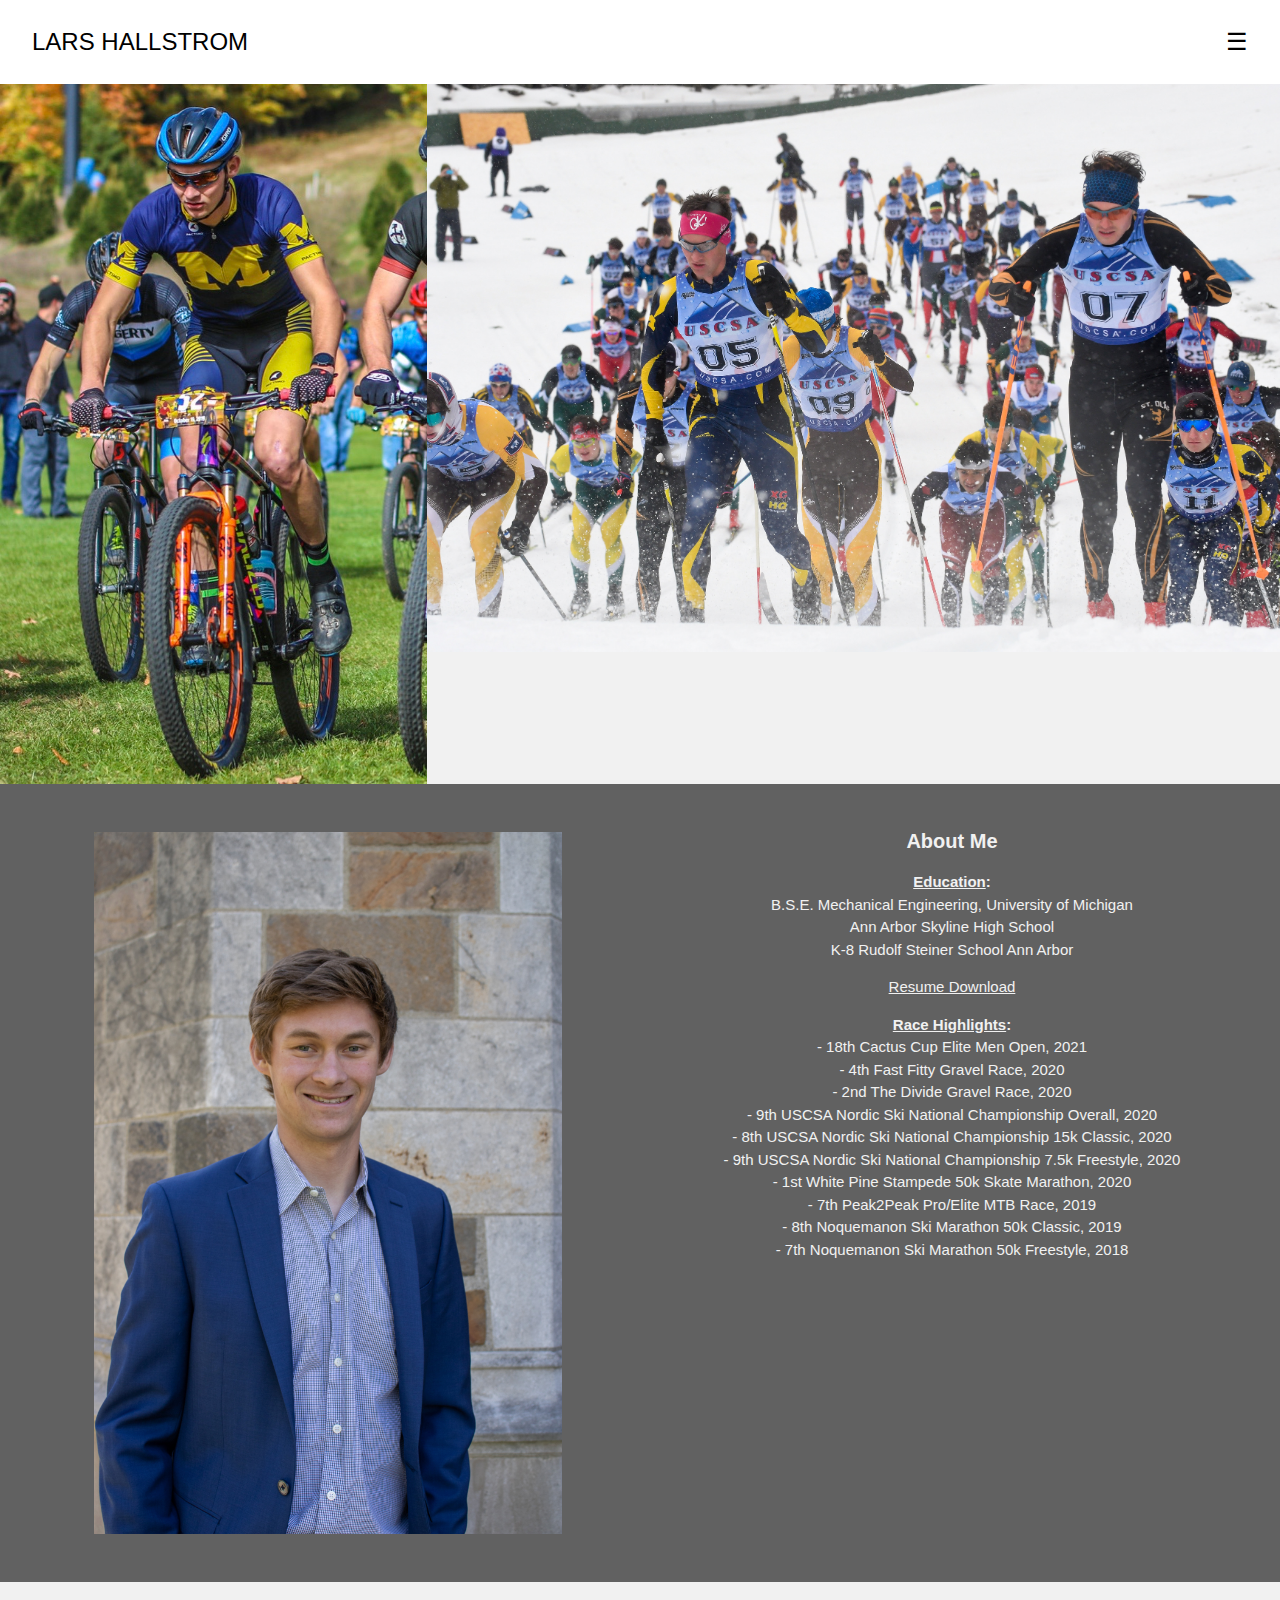
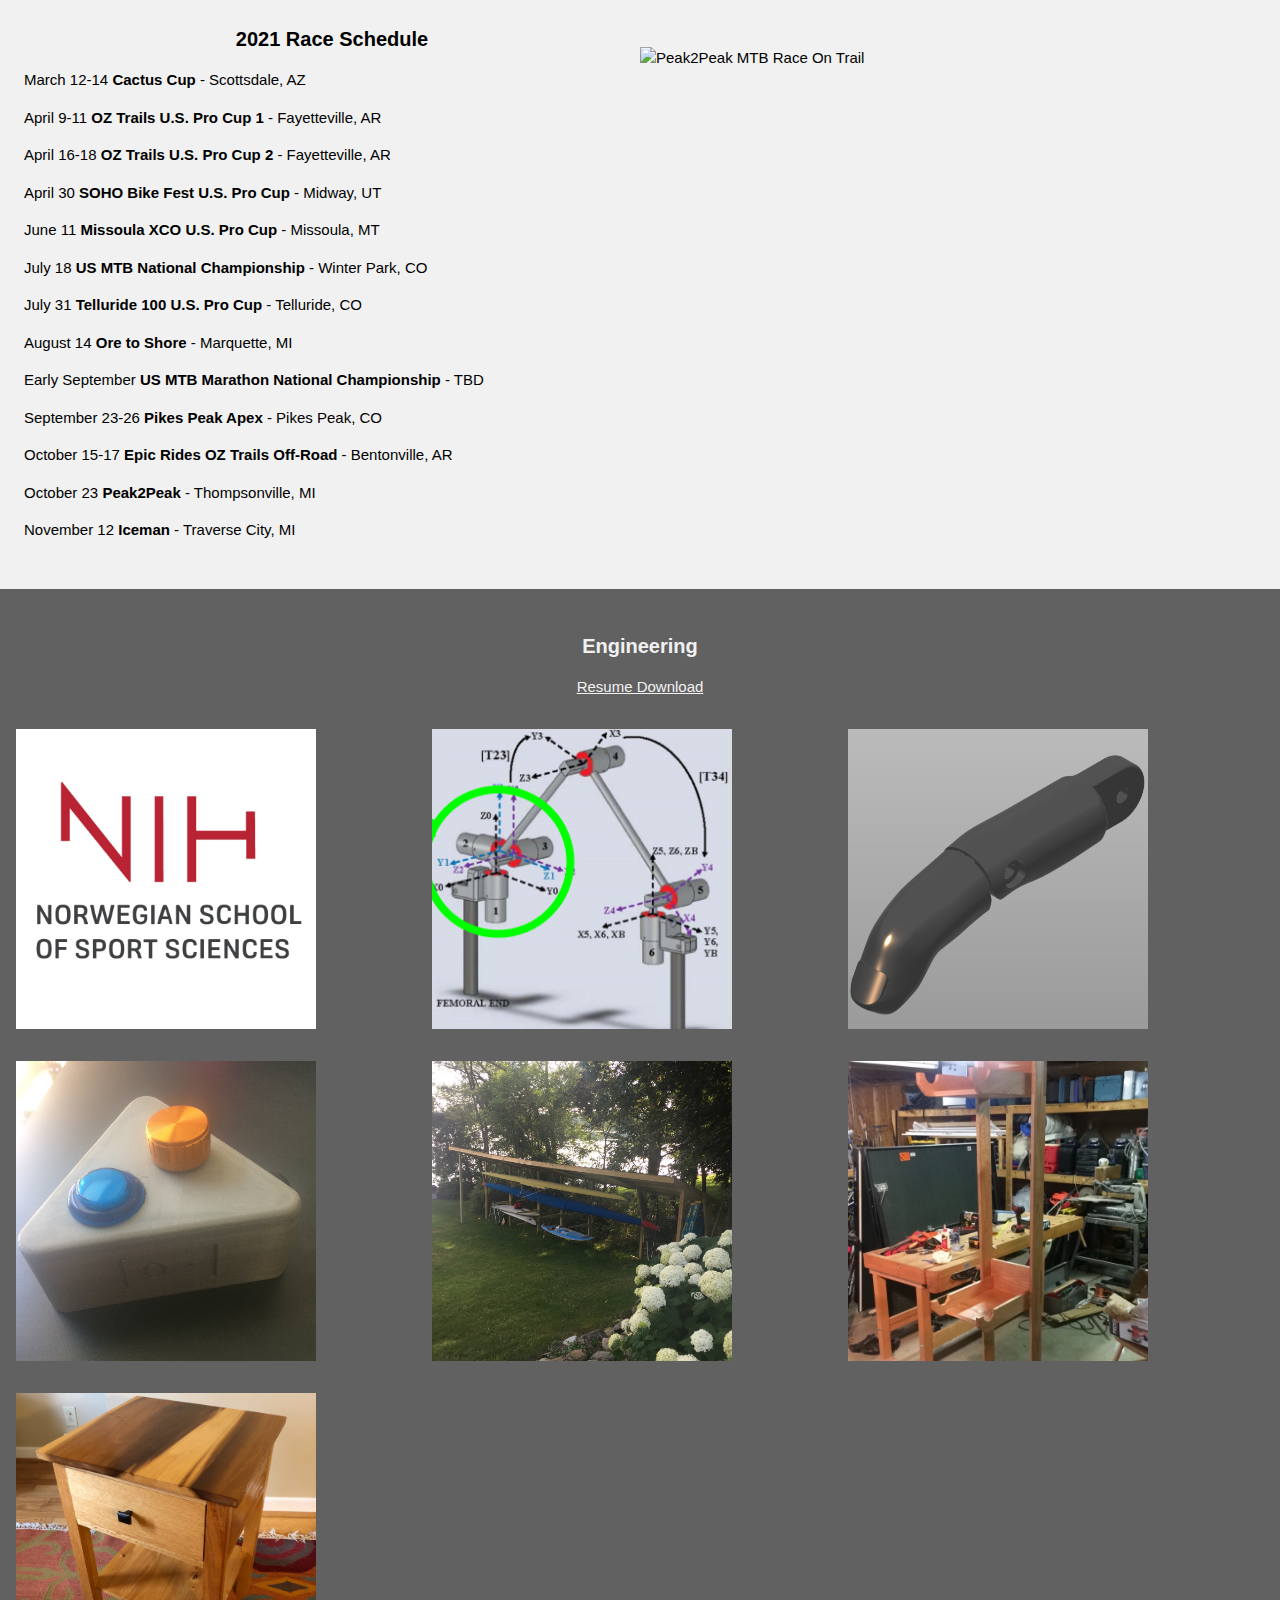
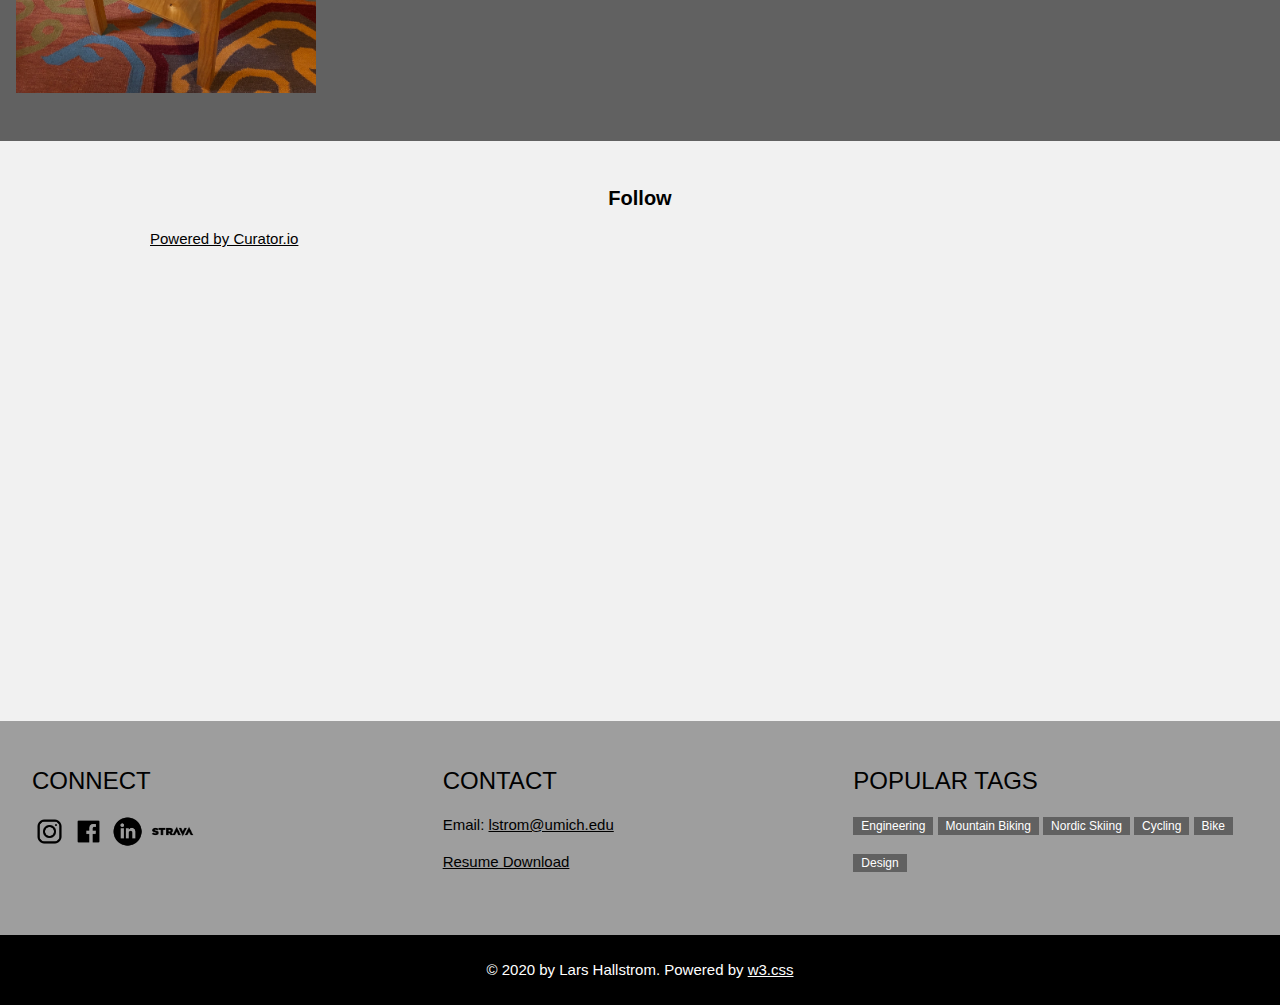
==== commit 5d5d129a: "add resume" ====
--- a/index.html
+++ b/index.html
@@ -126,7 +126,8 @@
 	
 	<div class="w3-half">
   		<h4><b>About Me</b></h4>
-		<p><b><u>Education</u>:</b><br>B.S.E. in Mechanical Engineering from University of Michigan<br>Ann Arbor Skyline High School<br>K-8 Rudolf Steiner School Ann Arbor</p>
+		<p><b><u>Education</u>:</b><br>B.S.E. Mechanical Engineering, University of Michigan<br>Ann Arbor Skyline High School<br>K-8 Rudolf Steiner School Ann Arbor</p>
+    <p><a href="portfolio/LarsHallstrom_Resume.pdf">Resume Download</a></p>
 		<p><b><u>Race Highlights</u>:</b><br>- 18th Cactus Cup Elite Men Open, 2021<br>- 4th Fast Fitty Gravel Race, 2020<br>- 2nd The Divide Gravel Race, 2020<br>- 9th USCSA Nordic Ski National Championship Overall, 2020 <br>- 8th USCSA Nordic Ski National Championship 15k Classic, 2020<br>- 9th USCSA Nordic Ski National Championship 7.5k Freestyle, 2020<br>- 1st White Pine Stampede 50k Skate Marathon, 2020<br>- 7th Peak2Peak Pro/Elite MTB Race, 2019<br>- 8th Noquemanon Ski Marathon 50k Classic, 2019<br>- 7th Noquemanon Ski Marathon 50k Freestyle, 2018</p> 
 		<p></p>
     </div>
@@ -177,6 +178,7 @@
 <!-- Engineering section -->
 <div class="w3-container w3-dark-grey w3-center w3-text-light-grey w3-padding-32" id="engineering">
 	<h4><b>Engineering</b></h4>
+  <p><a href="portfolio/LarsHallstrom_Resume.pdf">Resume Download</a></p>
 	
 	<div class="w3-third w3-padding-16">
 	<div class="w3-hover-shadow container">
@@ -259,7 +261,8 @@
     
       <div class="w3-third">
         <h3>CONTACT</h3>
-        	<p>Email: lstrom@umich.edu</p>
+          <p>Email: <a href = "mailto: lstrom@umich.edu">lstrom@umich.edu</a></p>
+          <p><a href="portfolio/LarsHallstrom_Resume.pdf">Resume Download</a></p>
 		  	
       </div>
 
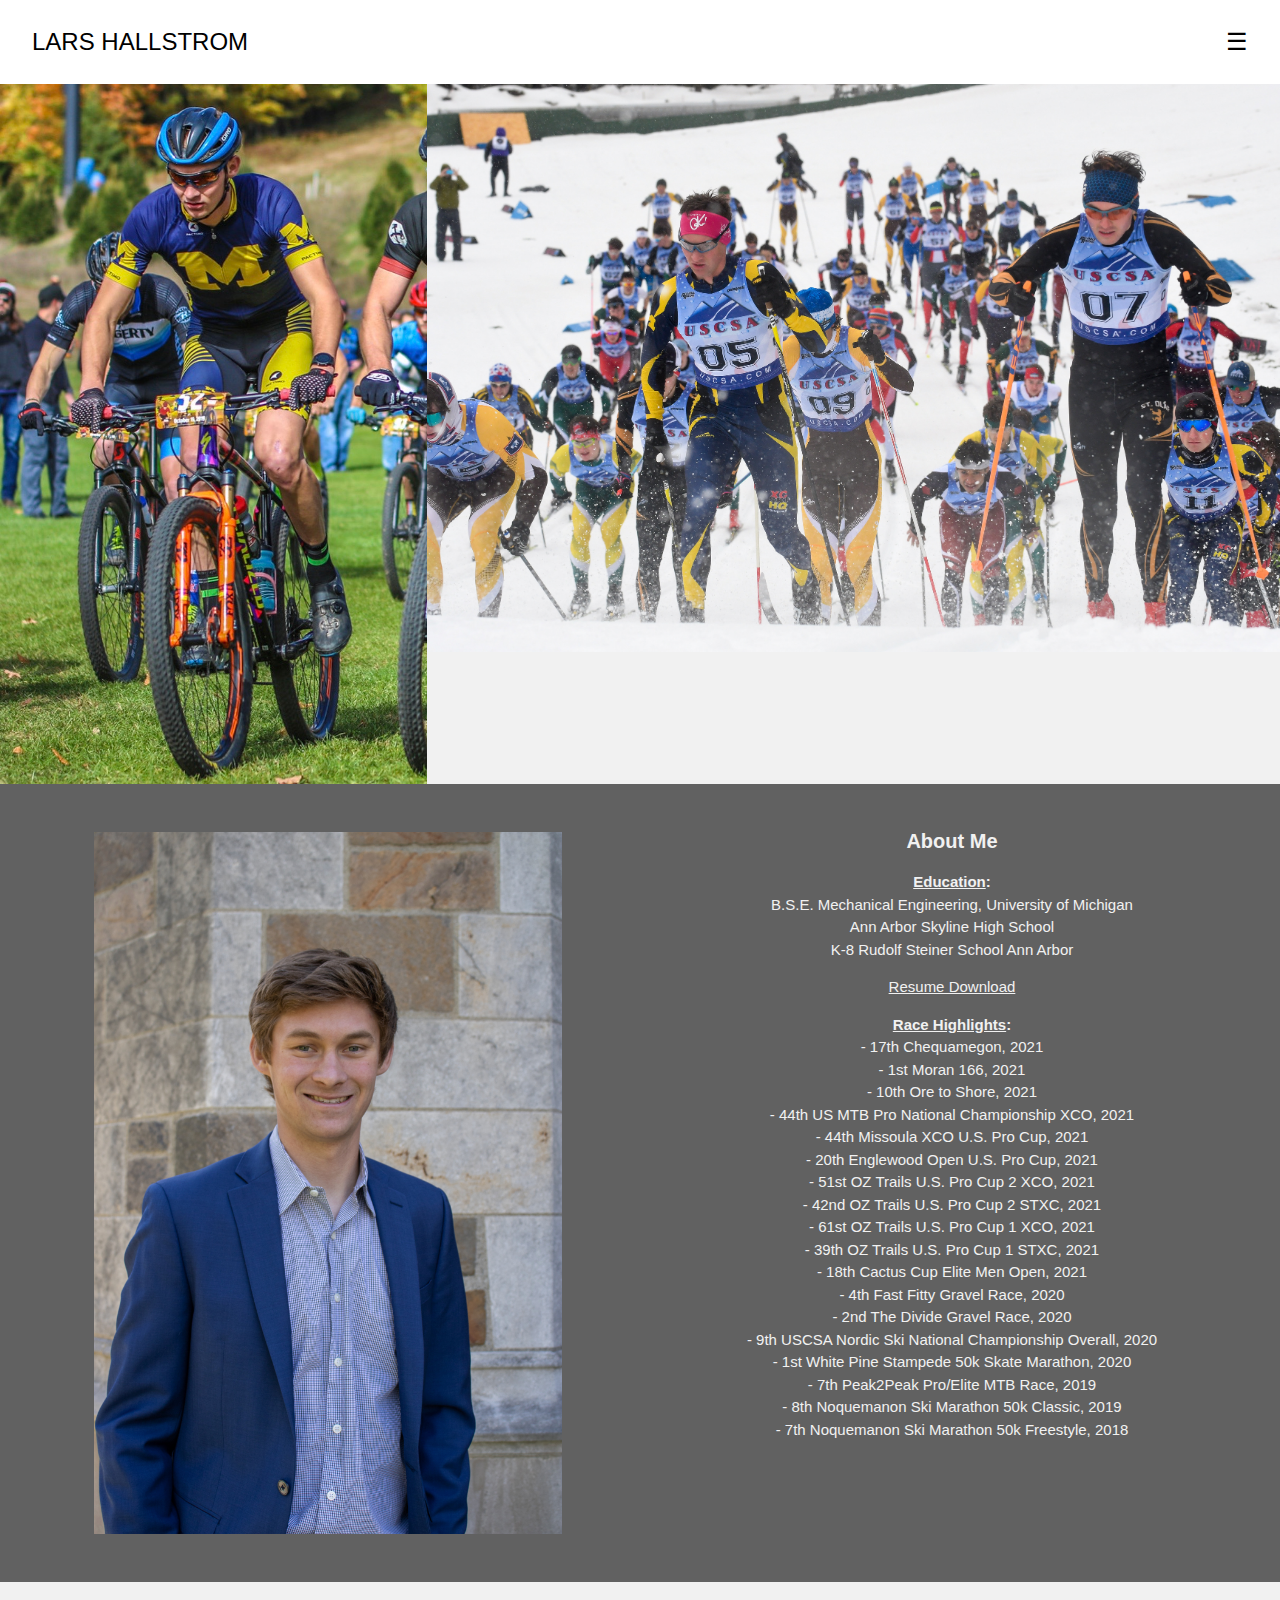
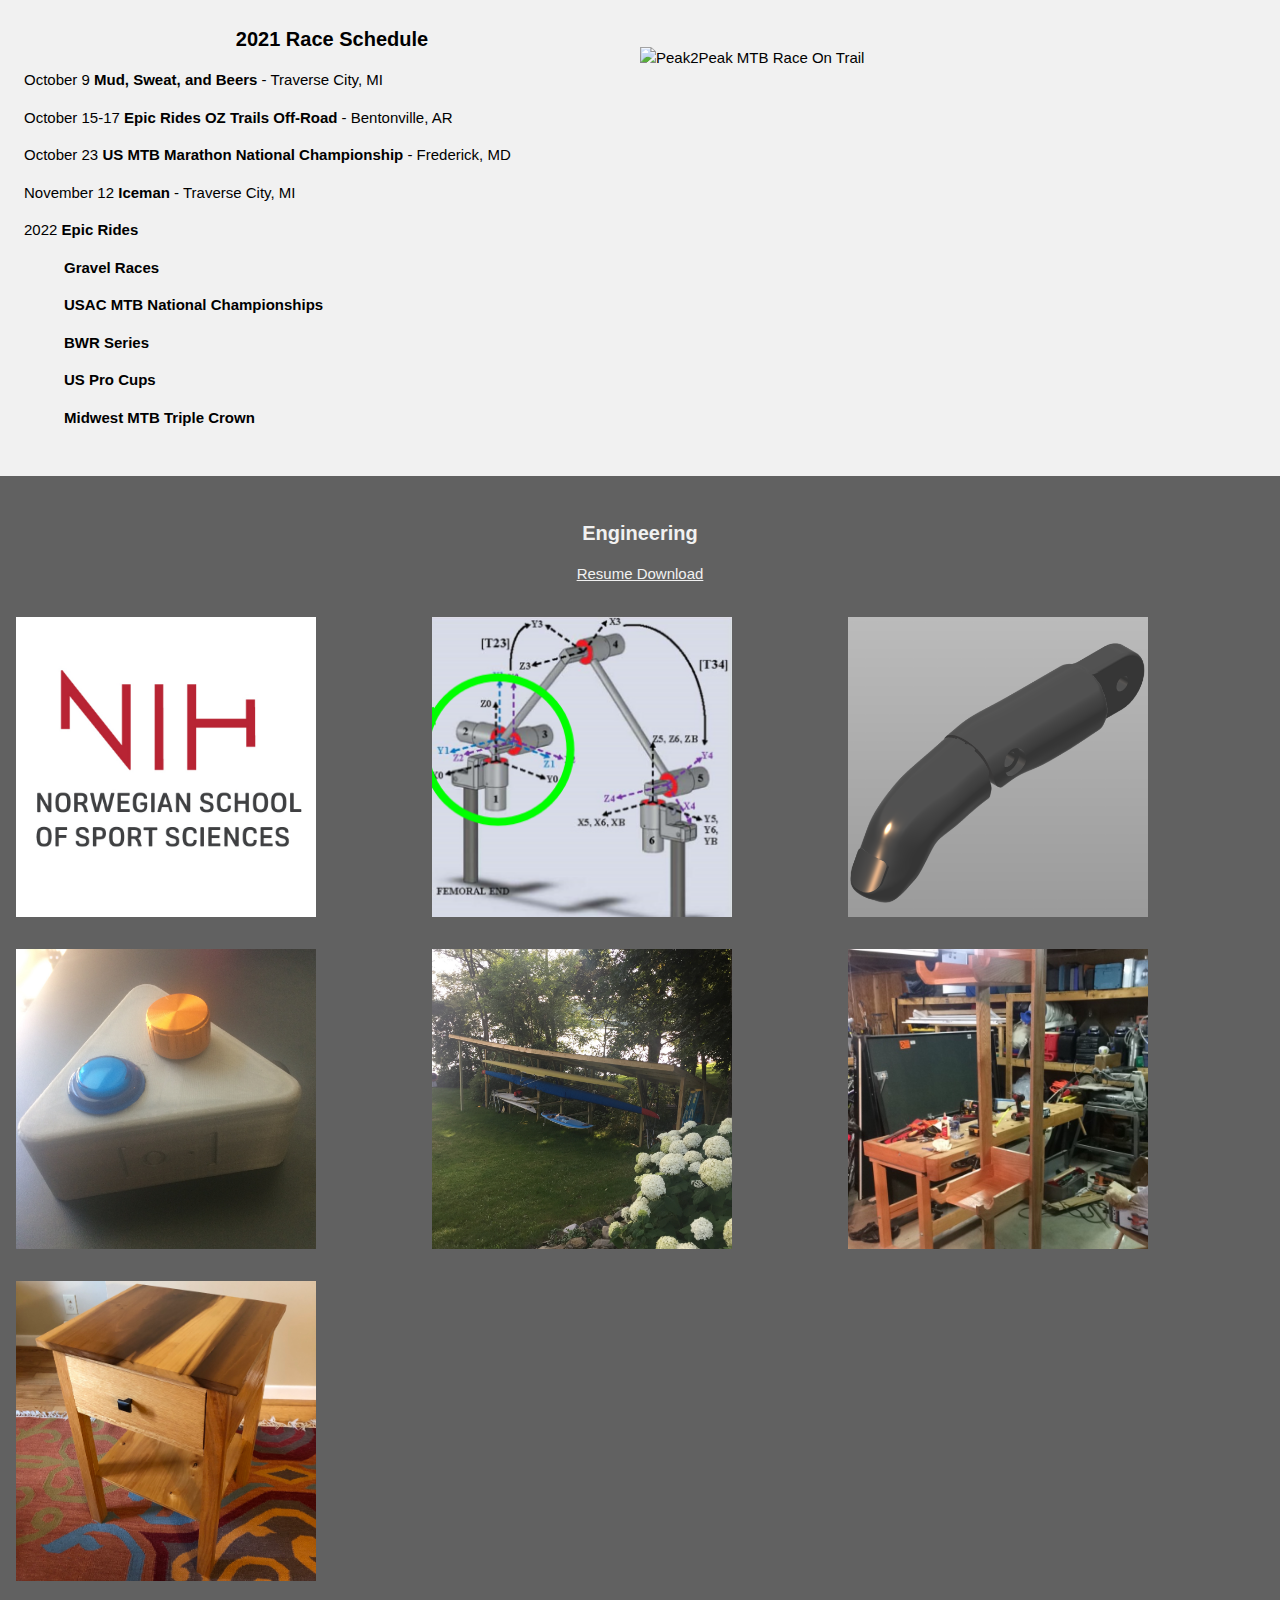
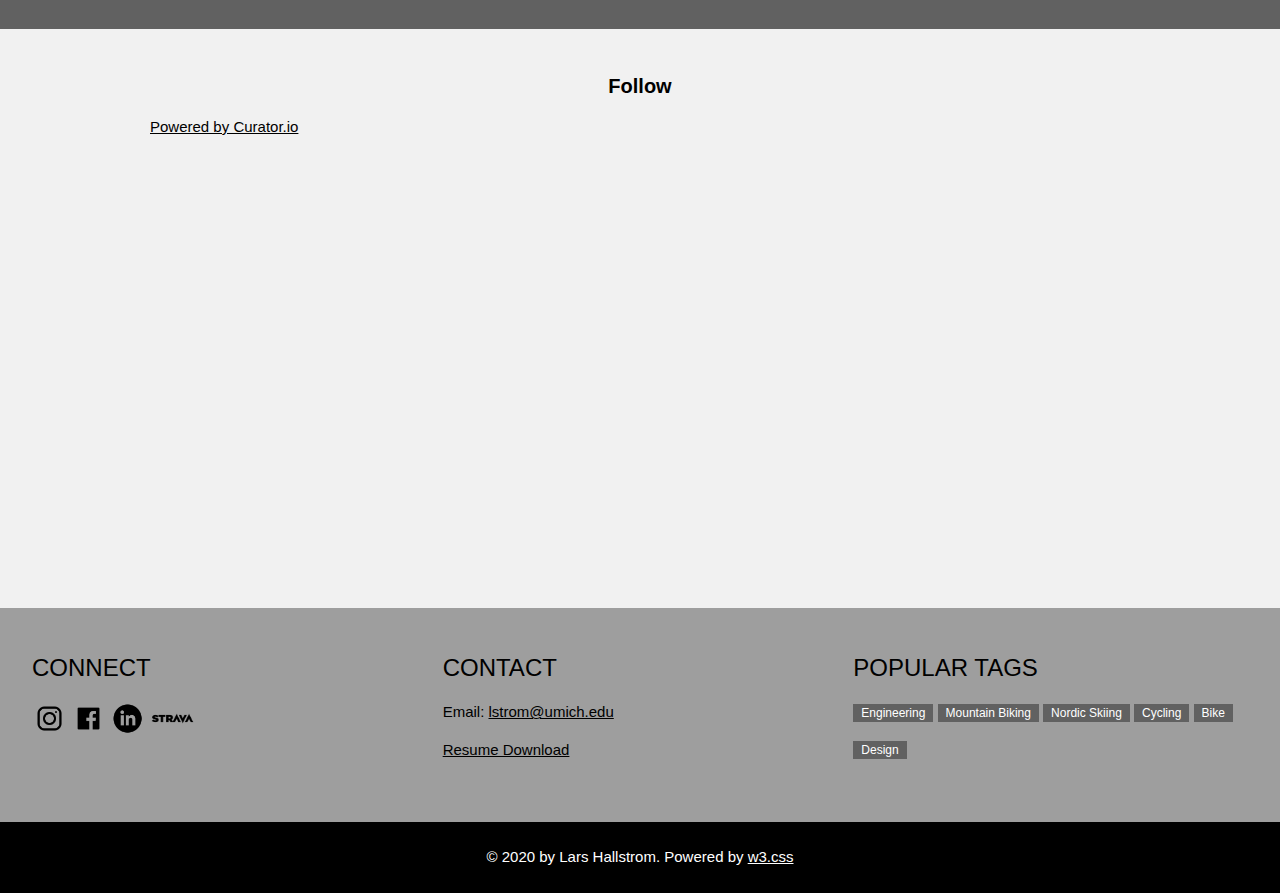
==== commit 6b1bd634: "race update" ====
--- a/index.html
+++ b/index.html
@@ -127,8 +127,8 @@
 	<div class="w3-half">
   		<h4><b>About Me</b></h4>
 		<p><b><u>Education</u>:</b><br>B.S.E. Mechanical Engineering, University of Michigan<br>Ann Arbor Skyline High School<br>K-8 Rudolf Steiner School Ann Arbor</p>
-    <p><a href="portfolio/LarsHallstrom_Resume.pdf">Resume Download</a></p>
-		<p><b><u>Race Highlights</u>:</b><br>- 18th Cactus Cup Elite Men Open, 2021<br>- 4th Fast Fitty Gravel Race, 2020<br>- 2nd The Divide Gravel Race, 2020<br>- 9th USCSA Nordic Ski National Championship Overall, 2020 <br>- 8th USCSA Nordic Ski National Championship 15k Classic, 2020<br>- 9th USCSA Nordic Ski National Championship 7.5k Freestyle, 2020<br>- 1st White Pine Stampede 50k Skate Marathon, 2020<br>- 7th Peak2Peak Pro/Elite MTB Race, 2019<br>- 8th Noquemanon Ski Marathon 50k Classic, 2019<br>- 7th Noquemanon Ski Marathon 50k Freestyle, 2018</p> 
+    <p><a href="portfolio/LarsHallstrom_Sponsor_Resume.pdf">Resume Download</a></p>
+		<p><b><u>Race Highlights</u>:</b><br>- 17th Chequamegon, 2021<br>- 1st Moran 166, 2021<br>- 10th Ore to Shore, 2021<br>- 44th US MTB Pro National Championship XCO, 2021<br>- 44th Missoula XCO U.S. Pro Cup, 2021<br>- 20th Englewood Open U.S. Pro Cup, 2021<br>- 51st OZ Trails U.S. Pro Cup 2 XCO, 2021<br>- 42nd OZ Trails U.S. Pro Cup 2 STXC, 2021<br>- 61st OZ Trails U.S. Pro Cup 1 XCO, 2021<br>- 39th OZ Trails U.S. Pro Cup 1 STXC, 2021<br>- 18th Cactus Cup Elite Men Open, 2021<br>- 4th Fast Fitty Gravel Race, 2020<br>- 2nd The Divide Gravel Race, 2020<br>- 9th USCSA Nordic Ski National Championship Overall, 2020 <br>- 1st White Pine Stampede 50k Skate Marathon, 2020<br>- 7th Peak2Peak Pro/Elite MTB Race, 2019<br>- 8th Noquemanon Ski Marathon 50k Classic, 2019<br>- 7th Noquemanon Ski Marathon 50k Freestyle, 2018</p> 
 		<p></p>
     </div>
     
@@ -139,19 +139,11 @@
       
 	<div class="w3-half">
 		<h4 class="w3-center"><b>2021 Race Schedule</b></h4>
-		<p>March 12-14 <b>Cactus Cup</b> - Scottsdale, AZ</p>
-		<p>April 9-11 <b>OZ Trails U.S. Pro Cup 1</b> - Fayetteville, AR</p>
-		<p>April 16-18 <b>OZ Trails U.S. Pro Cup 2</b> - Fayetteville, AR</p>
-		<p>April 30 <b>SOHO Bike Fest U.S. Pro Cup</b> - Midway, UT</p>
-		<p>June 11 <b>Missoula XCO U.S. Pro Cup</b> - Missoula, MT</p>
-    <p>July 18 <b>US MTB National Championship</b> - Winter Park, CO</p>
-    <p>July 31 <b>Telluride 100 U.S. Pro Cup</b> - Telluride, CO</p>
-    <p>August 14 <b>Ore to Shore</b> - Marquette, MI</p>
-    <p>Early September <b>US MTB Marathon National Championship</b> - TBD</p>
-    <p>September 23-26 <b>Pikes Peak Apex</b> - Pikes Peak, CO</p>
+		<p>October 9 <b>Mud, Sweat, and Beers</b> - Traverse City, MI</p>
 		<p>October 15-17 <b>Epic Rides OZ Trails Off-Road</b> - Bentonville, AR</p>
-		<p>October 23 <b>Peak2Peak</b> - Thompsonville, MI</p>
+		<p>October 23 <b>US MTB Marathon National Championship</b> - Frederick, MD</p>
 		<p>November 12 <b>Iceman</b> - Traverse City, MI</p>
+		<p>2022 <b>Epic Rides</b></p> <p style="margin-left: 40px"><b>Gravel Races</b></p> <p style="margin-left: 40px"><b>USAC MTB National Championships</b></p> <p style="margin-left: 40px"><b>BWR Series</b></p> <p style="margin-left: 40px"><b>US Pro Cups</b></p> <p style="margin-left: 40px"><b>Midwest MTB Triple Crown</b></p>
 		
 	</div>
 	<div class="w3-half w3-padding-32">
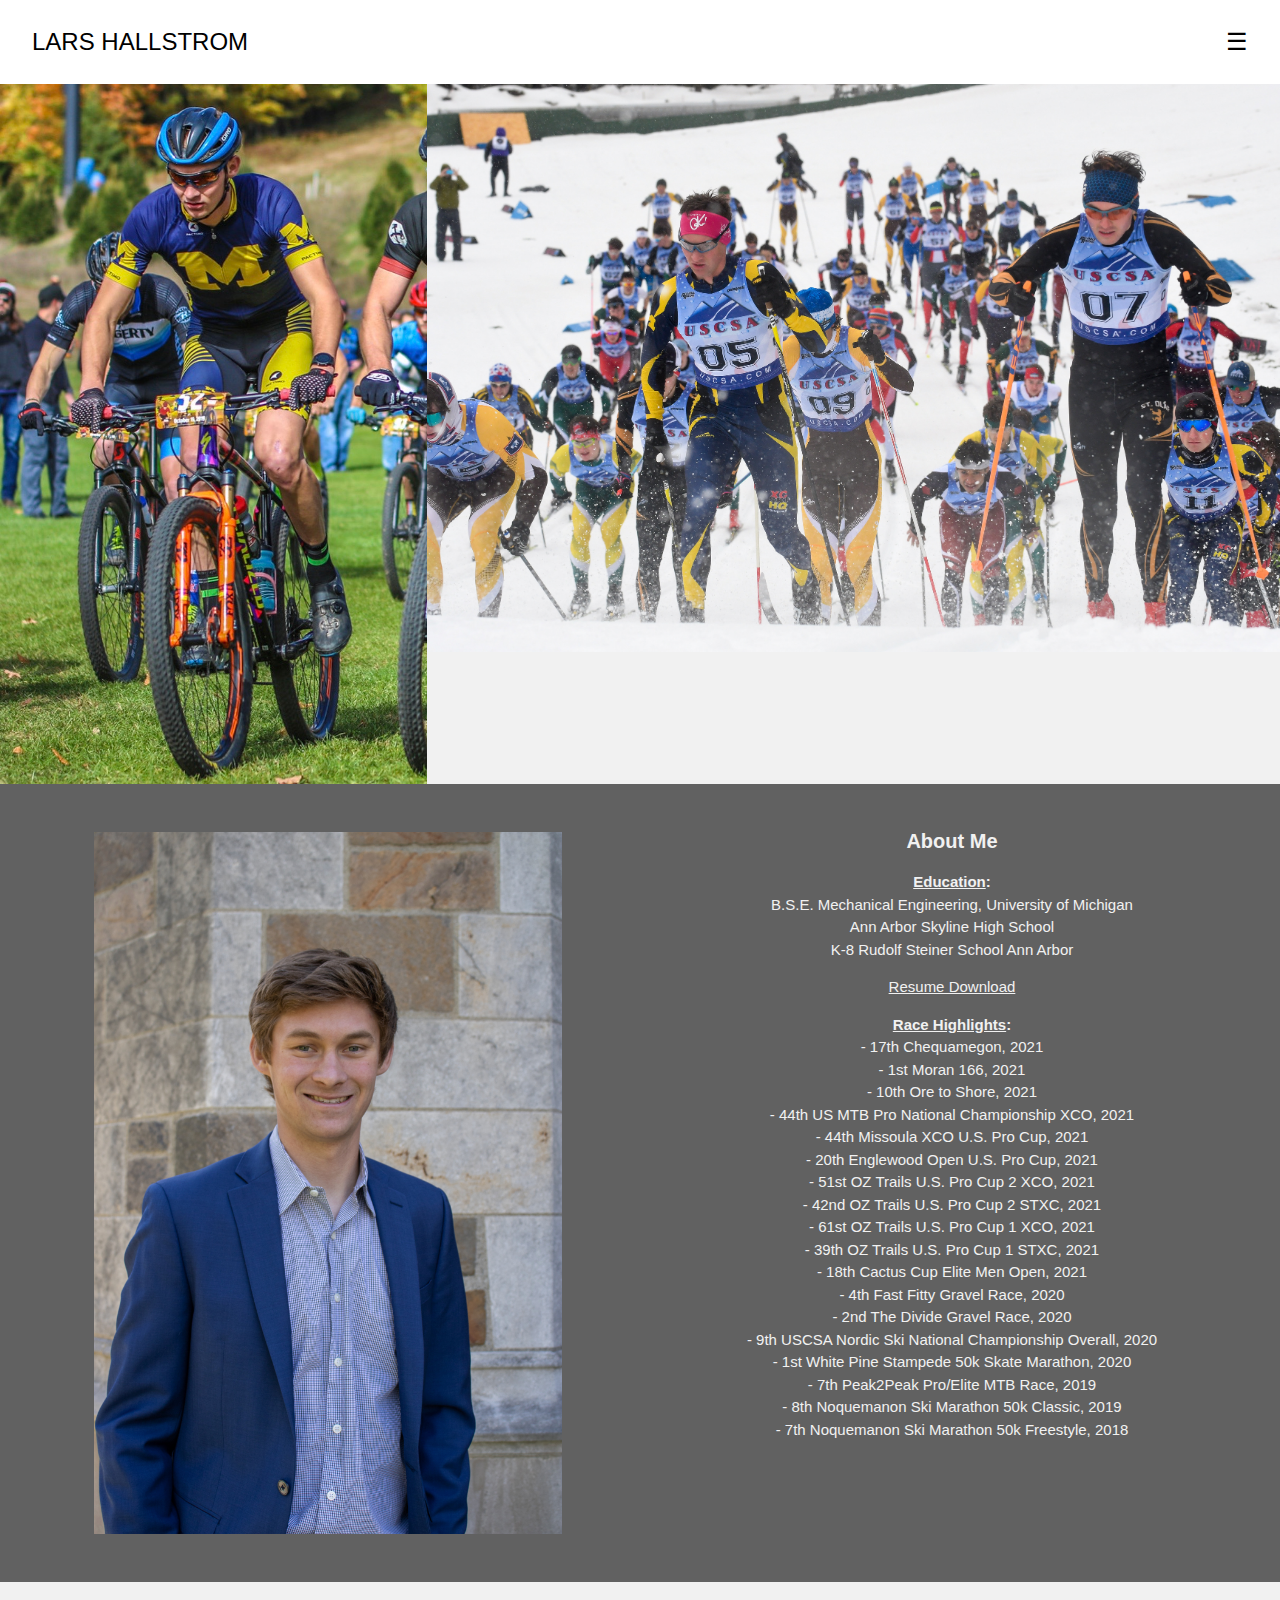
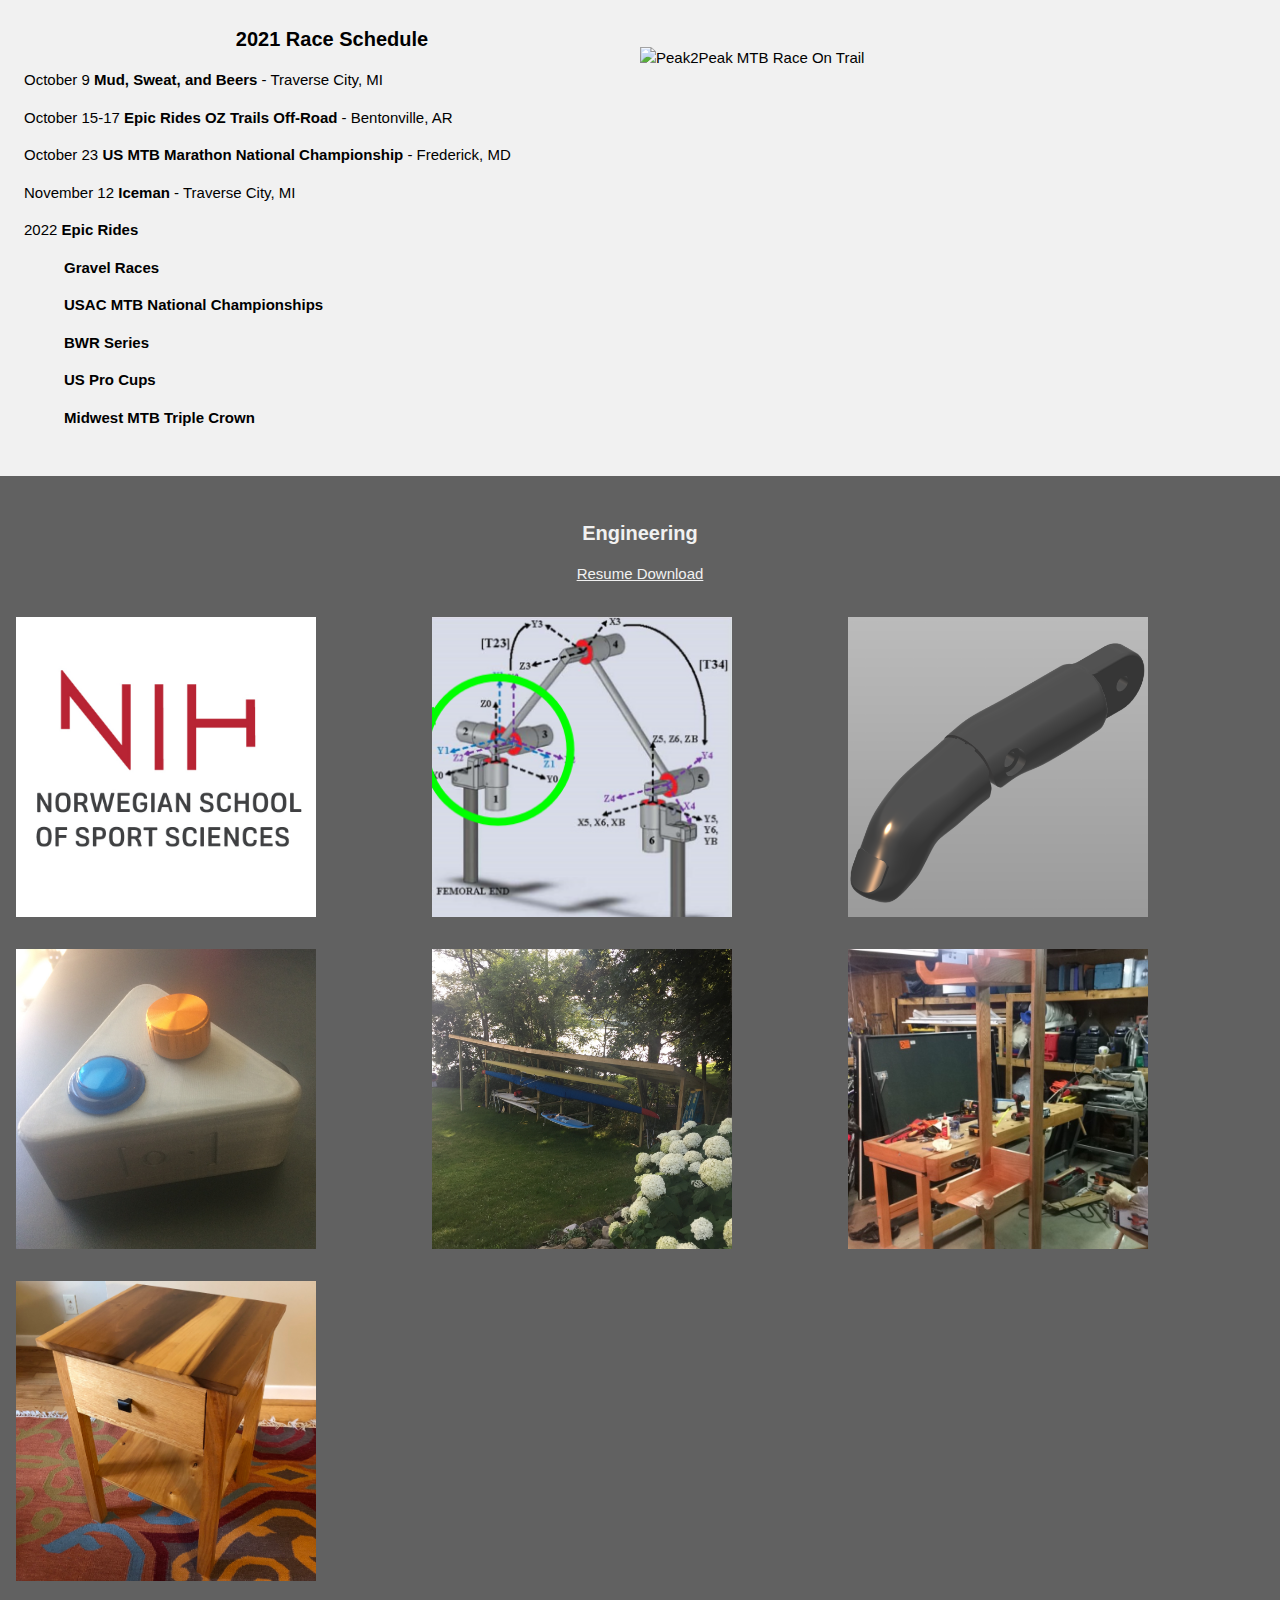
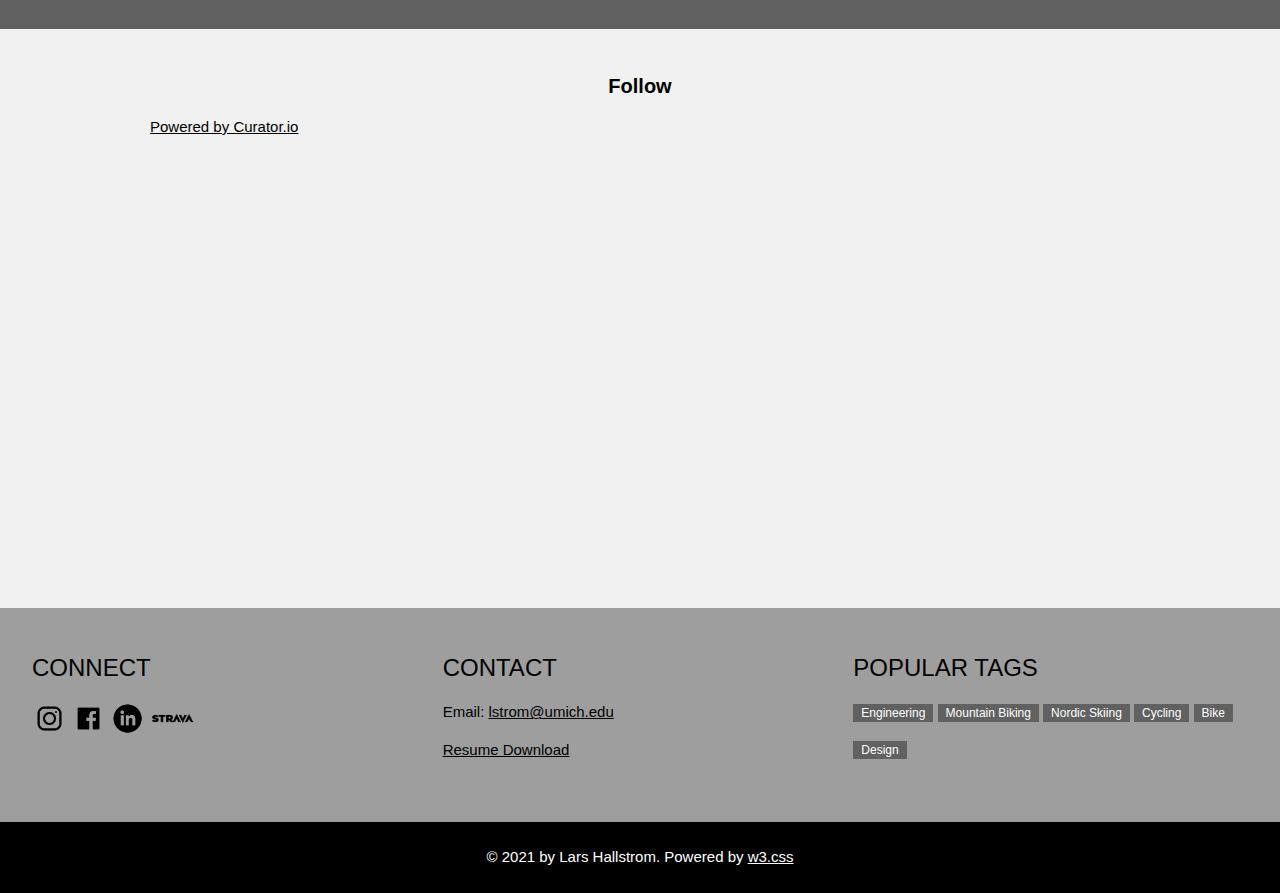
==== commit 7e9f37ad: "resume updates" ====
--- a/index.html
+++ b/index.html
@@ -268,7 +268,7 @@
     </div>
   </footer>
   
-  <div class="w3-black w3-center w3-padding-24">© 2020 by Lars Hallstrom. Powered by <a href="https://www.w3schools.com/w3css/default.asp" title="W3.CSS" target="_blank" class="w3-hover-opacity">w3.css</a></div>
+  <div class="w3-black w3-center w3-padding-24">© 2021 by Lars Hallstrom. Powered by <a href="https://www.w3schools.com/w3css/default.asp" title="W3.CSS" target="_blank" class="w3-hover-opacity">w3.css</a></div>
 
 <!-- End page content -->
 </div>
